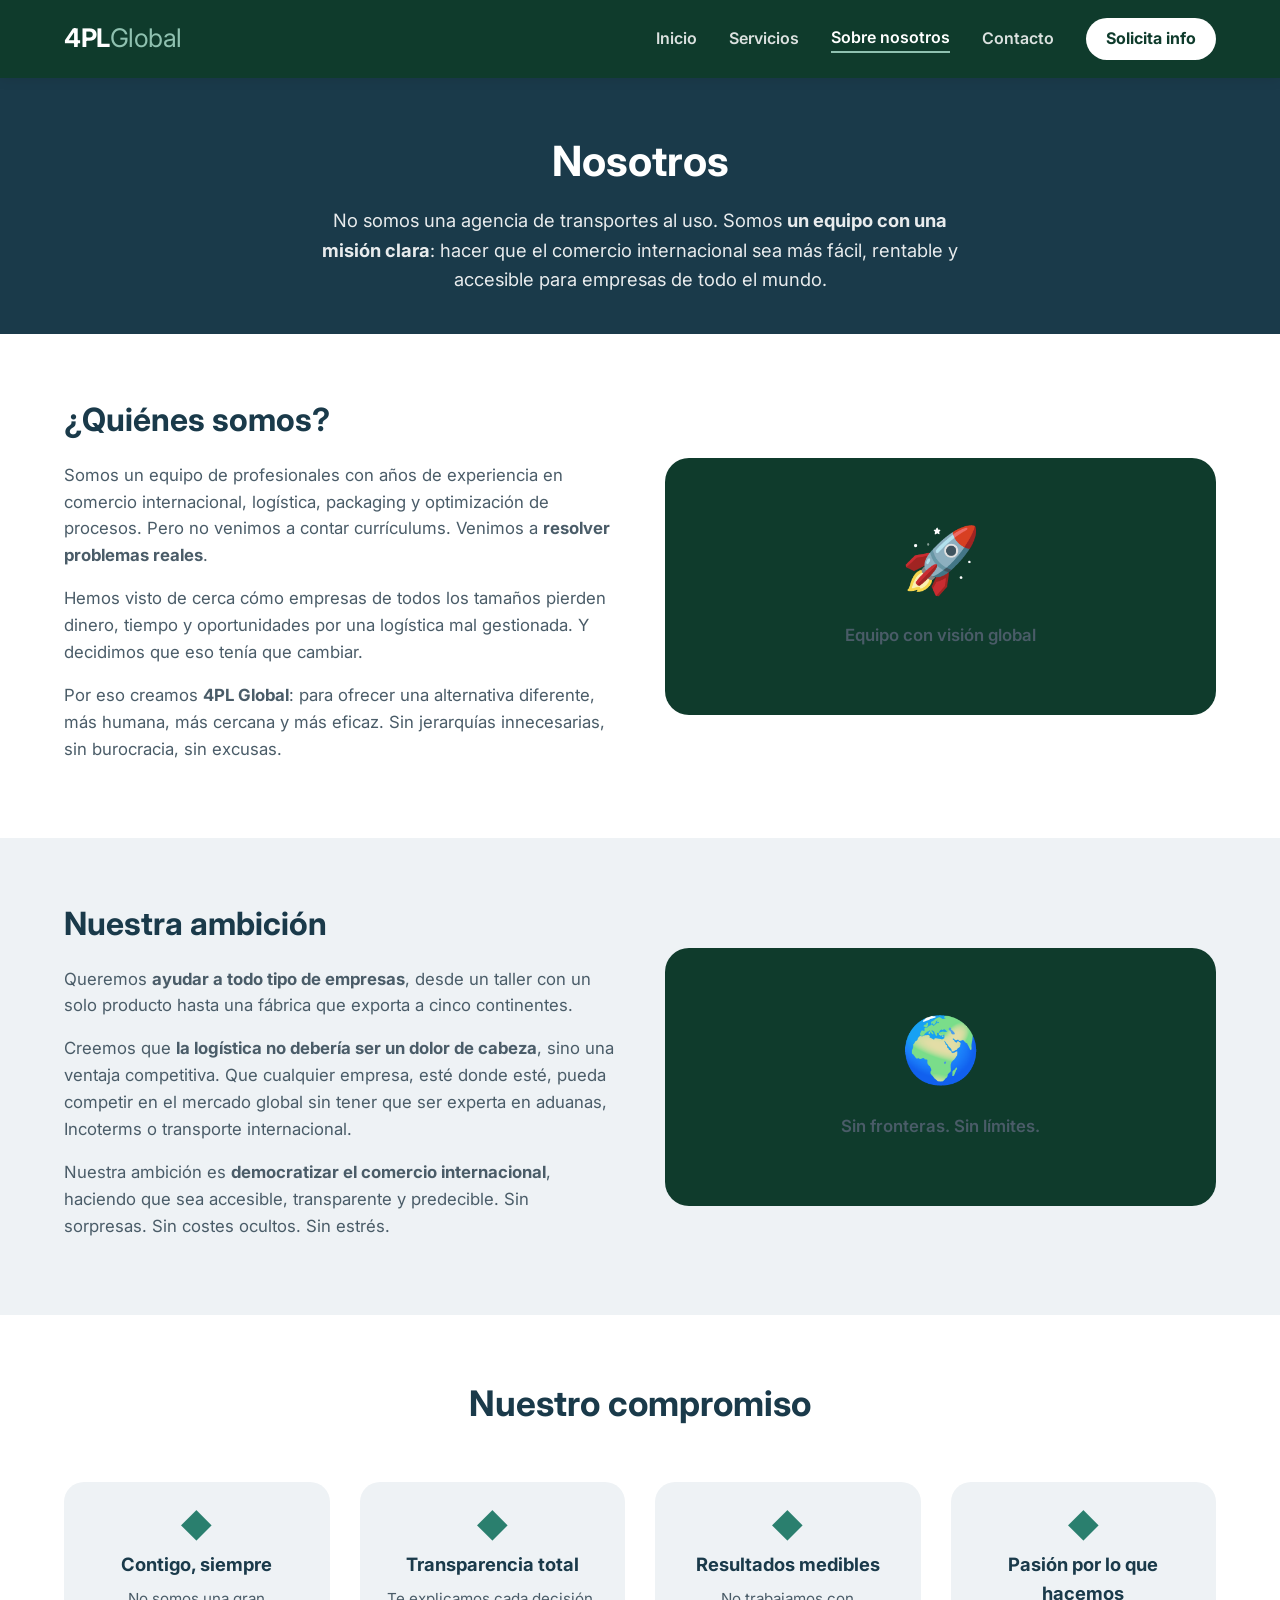
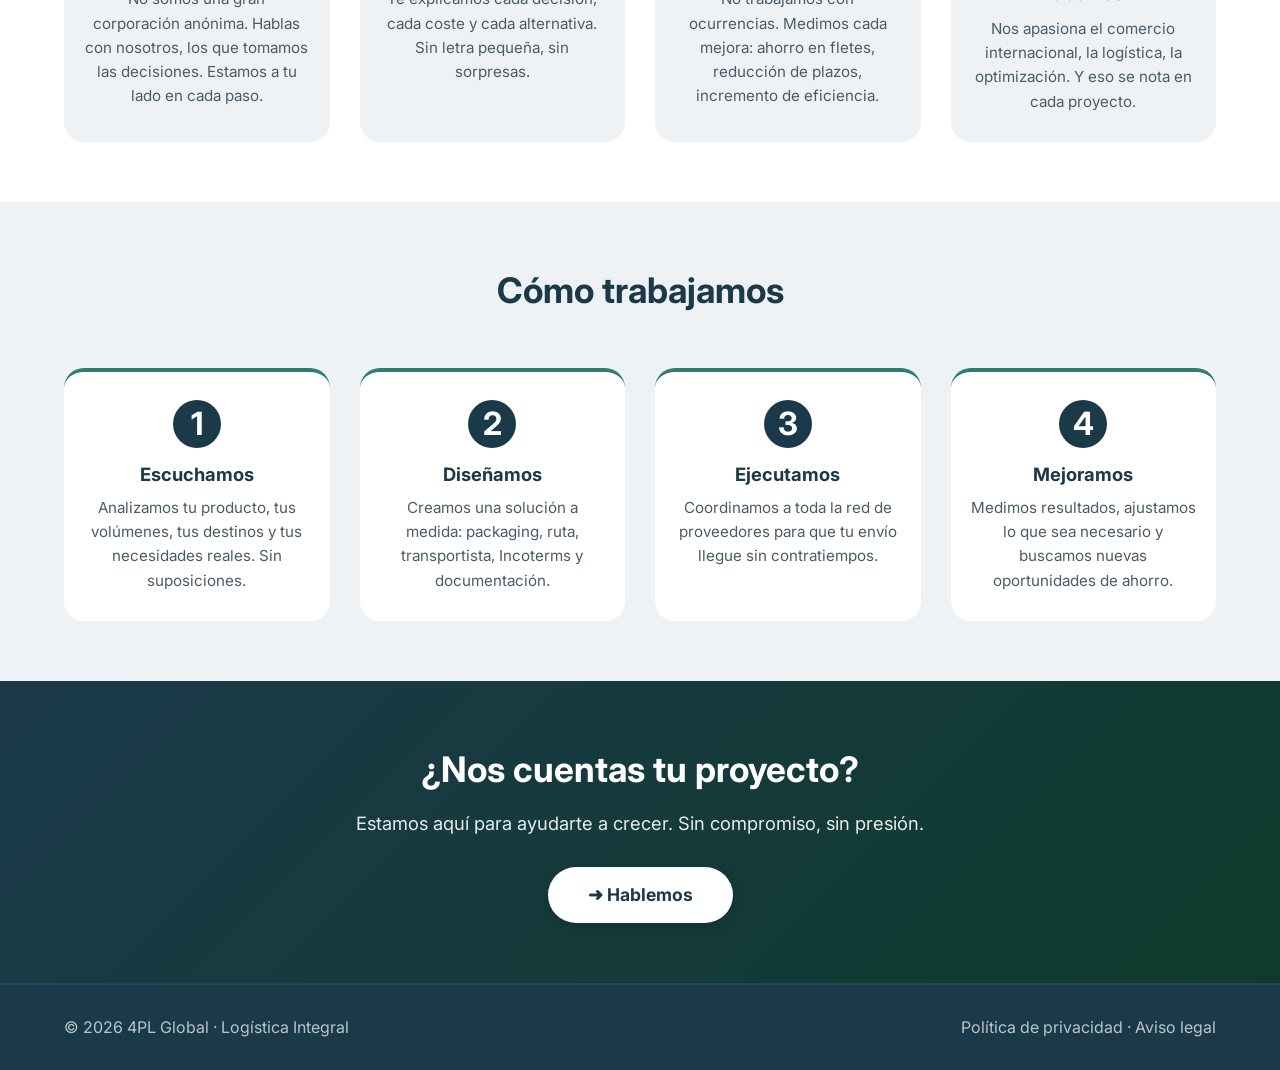
==== about.html @ 41fb5624 "Primer upload" ====
<!DOCTYPE html>
<html lang="es">
<head>
    <meta charset="UTF-8" />
    <meta name="viewport" content="width=device-width, initial-scale=1.0" />
    <title>Sobre 4PL Global - Nuestra historia y propósito</title>
    <meta name="description" content="Conoce a 4PL Global. Somos un equipo con una visión clara: hacer que el comercio internacional sea más fácil, rentable y accesible para empresas de todo el mundo." />
    <link href="https://fonts.googleapis.com/css2?family=Inter:opsz,wght@14..32,400;14..32,600;14..32,700&display=swap" rel="stylesheet" />
    <link rel="stylesheet" href="css/style.css" />
</head>
<body>

    <header>
        <div class="container">
            <div class="logo">4PL<span>Global</span></div>
            <nav>
                <a href="index.html">Inicio</a>
                <a href="servicios.html">Servicios</a>
                <a href="about.html" class="active">Sobre nosotros</a>
                <a href="contact.html">Contacto</a>
                <a href="contact.html" class="btn-cta-header">Solicita info</a>
            </nav>
            <button class="menu-toggle" aria-label="Abrir menú">
                <span></span><span></span><span></span>
            </button>
        </div>
    </header>

    <!-- ===== INTRO ===== -->
    <section class="page-header">
        <div class="container">
            <h1>Nosotros</h1>
            <p>No somos una agencia de transportes al uso. Somos <strong>un equipo con una misión clara</strong>: hacer que el comercio internacional sea más fácil, rentable y accesible para empresas de todo el mundo.</p>
        </div>
    </section>

    <!-- ===== QUIÉNES SOMOS ===== -->
    <section class="quienes-somos">
        <div class="container">
            <div class="grid-quienes">
                <div>
                    <h2>¿Quiénes somos?</h2>
                    <p>Somos un equipo de profesionales con años de experiencia en comercio internacional, logística, packaging y optimización de procesos. Pero no venimos a contar currículums. Venimos a <strong>resolver problemas reales</strong>.</p>
                    <p>Hemos visto de cerca cómo empresas de todos los tamaños pierden dinero, tiempo y oportunidades por una logística mal gestionada. Y decidimos que eso tenía que cambiar.</p>
                    <p>Por eso creamos <strong>4PL Global</strong>: para ofrecer una alternativa diferente, más humana, más cercana y más eficaz. Sin jerarquías innecesarias, sin burocracia, sin excusas.</p>
                </div>
                <div class="img-placeholder">
                    <span>🚀</span>
                    <p>Equipo con visión global</p>
                </div>
            </div>
        </div>
    </section>

    <!-- ===== NUESTRA AMBICIÓN ===== -->
    <section class="nuestra-ambicion">
        <div class="container">
            <div class="grid-ambicion reverse">
                <div class="img-placeholder">
                    <span>🌍</span>
                    <p>Sin fronteras. Sin límites.</p>
                </div>
                <div>
                    <h2>Nuestra ambición</h2>
                    <p>Queremos <strong>ayudar a todo tipo de empresas</strong>, desde un taller con un solo producto hasta una fábrica que exporta a cinco continentes.</p>
                    <p>Creemos que <strong>la logística no debería ser un dolor de cabeza</strong>, sino una ventaja competitiva. Que cualquier empresa, esté donde esté, pueda competir en el mercado global sin tener que ser experta en aduanas, Incoterms o transporte internacional.</p>
                    <p>Nuestra ambición es <strong>democratizar el comercio internacional</strong>, haciendo que sea accesible, transparente y predecible. Sin sorpresas. Sin costes ocultos. Sin estrés.</p>
                </div>
            </div>
        </div>
    </section>

    <!-- ===== NUESTRO COMPROMISO ===== -->
    <section class="compromiso">
        <div class="container">
            <h2>Nuestro compromiso</h2>
            <div class="grid-compromiso">
                <div class="card-compromiso">
                    <span class="simbolo-beneficio">◆</span>
                    <h3>Contigo, siempre</h3>
                    <p>No somos una gran corporación anónima. Hablas con nosotros, los que tomamos las decisiones. Estamos a tu lado en cada paso.</p>
                </div>
                <div class="card-compromiso">
                    <span class="simbolo-beneficio">◆</span>
                    <h3>Transparencia total</h3>
                    <p>Te explicamos cada decisión, cada coste y cada alternativa. Sin letra pequeña, sin sorpresas.</p>
                </div>
                <div class="card-compromiso">
                    <span class="simbolo-beneficio">◆</span>
                    <h3>Resultados medibles</h3>
                    <p>No trabajamos con ocurrencias. Medimos cada mejora: ahorro en fletes, reducción de plazos, incremento de eficiencia.</p>
                </div>
                <div class="card-compromiso">
                    <span class="simbolo-beneficio">◆</span>
                    <h3>Pasión por lo que hacemos</h3>
                    <p>Nos apasiona el comercio internacional, la logística, la optimización. Y eso se nota en cada proyecto.</p>
                </div>
            </div>
        </div>
    </section>

    <!-- ===== CÓMO TRABAJAMOS ===== -->
    <section class="como-trabajamos">
        <div class="container">
            <h2>Cómo trabajamos</h2>
            <div class="grid-trabajo">
                <div class="card-trabajo">
                    <span class="numero-paso">1</span>
                    <h3>Escuchamos</h3>
                    <p>Analizamos tu producto, tus volúmenes, tus destinos y tus necesidades reales. Sin suposiciones.</p>
                </div>
                <div class="card-trabajo">
                    <span class="numero-paso">2</span>
                    <h3>Diseñamos</h3>
                    <p>Creamos una solución a medida: packaging, ruta, transportista, Incoterms y documentación.</p>
                </div>
                <div class="card-trabajo">
                    <span class="numero-paso">3</span>
                    <h3>Ejecutamos</h3>
                    <p>Coordinamos a toda la red de proveedores para que tu envío llegue sin contratiempos.</p>
                </div>
                <div class="card-trabajo">
                    <span class="numero-paso">4</span>
                    <h3>Mejoramos</h3>
                    <p>Medimos resultados, ajustamos lo que sea necesario y buscamos nuevas oportunidades de ahorro.</p>
                </div>
            </div>
        </div>
    </section>

    <!-- ===== CTA FINAL ===== -->
    <section class="cta-final">
        <div class="container">
            <h2>¿Nos cuentas tu proyecto?</h2>
            <p>Estamos aquí para ayudarte a crecer. Sin compromiso, sin presión.</p>
            <a href="contact.html" class="btn-hero">➜ Hablemos</a>
        </div>
    </section>

    <footer>
        <div class="container">
            <span>© 2026 4PL Global · Logística Integral</span>
            <span>
                <a href="#">Política de privacidad</a> · 
                <a href="#">Aviso legal</a>
            </span>
        </div>
    </footer>

    <script src="js/main.js"></script>
</body>
</html>
---- css/style.css ----
/* ===== RESET Y BASE ===== */
* {
    margin: 0;
    padding: 0;
    box-sizing: border-box;
}
body {
    font-family: 'Inter', sans-serif;
    background: #f8fafc;
    color: #0b2b3b;
    line-height: 1.6;
}
.container {
    max-width: 1200px;
    margin: 0 auto;
    padding: 0 24px;
}

/* ===== PALETA DE COLORES ===== */
:root {
    --verde-oscuro: #0f3b2c;
    --azul-profundo: #1a3a4a;
    --blanco: #ffffff;
    --gris-claro: #eef2f5;
    --acento: #2a7f6e;
    --texto-claro: #4a5c68;
}

/* ===== HEADER ===== */
header {
    background: var(--verde-oscuro);
    padding: 18px 0;
    position: sticky;
    top: 0;
    z-index: 100;
    box-shadow: 0 2px 12px rgba(0,0,0,0.08);
}
header .container {
    display: flex;
    justify-content: space-between;
    align-items: center;
    flex-wrap: wrap;
}
.logo {
    color: var(--blanco);
    font-size: 1.6rem;
    font-weight: 700;
    letter-spacing: -0.5px;
}
.logo span {
    color: #8fc1b0;
    font-weight: 400;
}
nav {
    display: flex;
    gap: 32px;
    align-items: center;
}
nav a {
    color: rgba(255,255,255,0.85);
    text-decoration: none;
    font-weight: 600;
    font-size: 1rem;
    transition: color 0.2s;
}
nav a:hover,
nav a.active {
    color: var(--blanco);
}
nav a.active {
    border-bottom: 2px solid #8fc1b0;
}
.btn-cta-header {
    background: var(--blanco);
    color: var(--verde-oscuro) !important;
    padding: 8px 20px;
    border-radius: 30px;
    font-weight: 700;
    transition: background 0.2s;
}
.btn-cta-header:hover {
    background: #dce8e3;
}
.btn-cta-header.active {
    border-bottom: none !important;
}

/* Menú hamburguesa */
.menu-toggle {
    display: none;
    flex-direction: column;
    gap: 5px;
    background: none;
    border: none;
    cursor: pointer;
    padding: 4px;
}
.menu-toggle span {
    display: block;
    width: 28px;
    height: 3px;
    background: var(--blanco);
    border-radius: 3px;
    transition: 0.3s;
}

/* ===== HERO (Home) ===== */
.hero {
    background: linear-gradient(135deg, var(--azul-profundo) 0%, var(--verde-oscuro) 100%);
    color: var(--blanco);
    padding: 80px 0 70px;
    text-align: center;
}
.hero h1 {
    font-size: 3.2rem;
    font-weight: 700;
    line-height: 1.2;
    max-width: 800px;
    margin: 0 auto 20px;
}
.hero h1 span {
    color: #8fc1b0;
}
.hero p {
    font-size: 1.25rem;
    opacity: 0.9;
    max-width: 600px;
    margin: 0 auto 32px;
}
.btn-hero {
    background: var(--blanco);
    color: var(--azul-profundo);
    padding: 14px 40px;
    border-radius: 50px;
    font-weight: 700;
    font-size: 1.1rem;
    text-decoration: none;
    display: inline-block;
    transition: transform 0.2s, box-shadow 0.2s;
    box-shadow: 0 4px 14px rgba(0,0,0,0.15);
}
.btn-hero:hover {
    transform: translateY(-3px);
    box-shadow: 0 8px 24px rgba(0,0,0,0.25);
}

/* ===== HOME - RESUMEN ===== */
.home-resumen {
    padding: 70px 0;
    background: var(--blanco);
}
.home-resumen h2 {
    text-align: center;
    font-size: 2.2rem;
    color: var(--azul-profundo);
    margin-bottom: 50px;
}
.grid-resumen {
    display: grid;
    grid-template-columns: repeat(auto-fit, minmax(240px, 1fr));
    gap: 30px;
}
.card-resumen {
    text-align: center;
    padding: 30px 20px;
    background: var(--gris-claro);
    border-radius: 20px;
    transition: transform 0.25s;
}
.card-resumen:hover {
    transform: translateY(-6px);
}
.card-resumen span {
    font-size: 2.8rem;
    display: block;
    margin-bottom: 12px;
}
.card-resumen h3 {
    color: var(--azul-profundo);
    margin-bottom: 8px;
}
.card-resumen p {
    color: var(--texto-claro);
}

/* ===== PAGE HEADER (Todas las páginas internas) ===== */
.page-header {
    background: var(--azul-profundo);
    color: var(--blanco);
    padding: 50px 0 40px;
    text-align: center;
}
.page-header h1 {
    font-size: 2.6rem;
    margin-bottom: 12px;
}
.page-header p {
    font-size: 1.15rem;
    opacity: 0.9;
    max-width: 650px;
    margin: 0 auto;
}

/* ===== SERVICIOS ===== */
.que-es-4pl {
    padding: 60px 0;
    background: var(--blanco);
}
.grid-4pl {
    display: grid;
    grid-template-columns: 1fr 1fr;
    gap: 50px;
    align-items: center;
}
.grid-4pl h2 {
    font-size: 2rem;
    color: var(--azul-profundo);
    margin-bottom: 16px;
}
.lista-beneficios {
    list-style: none;
    margin-top: 16px;
}
.lista-beneficios li {
    padding: 6px 0;
    color: var(--texto-claro);
}
.img-placeholder {
    background: var(--verde-oscuro);
    color: var(--blanco);
    padding: 50px 30px;
    border-radius: 24px;
    text-align: center;
    min-height: 200px;
    display: flex;
    flex-direction: column;
    align-items: center;
    justify-content: center;
}
.img-placeholder span {
    font-size: 4rem;
}
.img-placeholder p {
    margin-top: 12px;
    font-weight: 600;
}

.servicios-detalle {
    padding: 60px 0;
    background: var(--gris-claro);
}
.servicios-detalle h2 {
    text-align: center;
    font-size: 2.2rem;
    color: var(--azul-profundo);
    margin-bottom: 50px;
}
.grid-servicios-detalle {
    display: grid;
    grid-template-columns: repeat(auto-fit, minmax(240px, 1fr));
    gap: 30px;
}
.card-servicio-detalle {
    background: var(--blanco);
    padding: 30px 24px;
    border-radius: 20px;
    border-left: 6px solid var(--acento);
    transition: transform 0.25s;
}
.card-servicio-detalle:hover {
    transform: translateY(-4px);
}
.card-servicio-detalle span {
    font-size: 2.4rem;
    display: block;
    margin-bottom: 8px;
}
.card-servicio-detalle h3 {
    color: var(--azul-profundo);
    margin-bottom: 8px;
}
.card-servicio-detalle p {
    color: var(--texto-claro);
}

.por-que-ayuda {
    padding: 60px 0;
    background: var(--blanco);
}
.por-que-ayuda h2 {
    text-align: center;
    font-size: 2.2rem;
    color: var(--azul-profundo);
    margin-bottom: 50px;
}
.grid-ayuda {
    display: grid;
    grid-template-columns: repeat(auto-fit, minmax(220px, 1fr));
    gap: 30px;
}
.card-ayuda {
    text-align: center;
    padding: 24px 18px;
    background: var(--gris-claro);
    border-radius: 16px;
}
.card-ayuda span {
    font-size: 2.4rem;
    display: block;
    margin-bottom: 8px;
}
.card-ayuda h3 {
    color: var(--azul-profundo);
    margin-bottom: 6px;
}
.card-ayuda p {
    color: var(--texto-claro);
    font-size: 0.95rem;
}

.sub-servicios {
    text-align: center;
    color: var(--texto-claro);
    max-width: 600px;
    margin: -10px auto 50px;
    font-size: 1.1rem;
}

.card-servicio-detalle {
    background: var(--blanco);
    padding: 36px 28px 32px;
    border-radius: 20px;
    border: 1px solid rgba(15, 59, 44, 0.06);
    box-shadow: 0 2px 8px rgba(0,0,0,0.04);
    transition: transform 0.25s, box-shadow 0.25s;
    display: flex;
    flex-direction: column;
}

.card-servicio-detalle:hover {
    transform: translateY(-6px);
    box-shadow: 0 12px 32px rgba(15, 59, 44, 0.10);
}

.card-servicio-detalle .icon-servicio {
    margin-bottom: 16px;
    display: flex;
    justify-content: flex-start;
}

.card-servicio-detalle h3 {
    font-size: 1.3rem;
    color: var(--azul-profundo);
    margin-bottom: 10px;
}

.card-servicio-detalle p {
    color: var(--texto-claro);
    font-size: 0.98rem;
    margin-bottom: 16px;
    flex: 1;
}

.lista-servicio {
    list-style: none;
    padding: 0;
    margin: 0;
}

.lista-servicio li {
    padding: 4px 0;
    color: var(--texto-claro);
    font-size: 0.92rem;
    display: flex;
    align-items: center;
    gap: 8px;
}

.lista-servicio li::before {
    content: "▸";
    color: var(--acento);
    font-weight: 700;
}

.simbolo-beneficio {
    font-size: 2rem;
    color: var(--acento);
    display: block;
    margin-bottom: 6px;
    line-height: 1;
}

.cta-final {
    padding: 60px 0;
    background: linear-gradient(135deg, var(--azul-profundo) 0%, var(--verde-oscuro) 100%);
    color: var(--blanco);
    text-align: center;
}

.cta-final h2 {
    font-size: 2.2rem;
    margin-bottom: 12px;
}

.cta-final p {
    font-size: 1.15rem;
    opacity: 0.9;
    margin-bottom: 28px;
}

.cta-final .btn-hero {
    background: var(--blanco);
    color: var(--azul-profundo);
}

.cta-final .btn-hero:hover {
    background: #dce8e3;
}

/* ===== ABOUT ===== */
.about-detalle {
    padding: 60px 0;
    background: var(--blanco);
}
.grid-about {
    display: grid;
    grid-template-columns: 1fr 1fr;
    gap: 50px;
    align-items: center;
    margin-bottom: 50px;
}
.grid-about.reverse {
    direction: rtl;
}
.grid-about.reverse > * {
    direction: ltr;
}
.grid-about h2 {
    font-size: 1.8rem;
    color: var(--azul-profundo);
    margin-bottom: 16px;
}
.grid-about p {
    color: var(--texto-claro);
    margin-bottom: 12px;
}

.confianza {
    padding: 60px 0;
    background: var(--gris-claro);
}
.confianza h2 {
    text-align: center;
    font-size: 2.2rem;
    color: var(--azul-profundo);
    margin-bottom: 50px;
}
.grid-confianza {
    display: grid;
    grid-template-columns: repeat(auto-fit, minmax(220px, 1fr));
    gap: 30px;
}
.card-confianza {
    background: var(--blanco);
    padding: 28px 22px;
    border-radius: 20px;
    text-align: center;
    transition: transform 0.25s;
}
.card-confianza:hover {
    transform: translateY(-4px);
}
.card-confianza span {
    font-size: 2.4rem;
    display: block;
    margin-bottom: 8px;
}
.card-confianza h3 {
    color: var(--azul-profundo);
    margin-bottom: 6px;
}
.card-confianza p {
    color: var(--texto-claro);
    font-size: 0.95rem;
}

.quienes-somos {
    padding: 60px 0;
    background: var(--blanco);
}

.grid-quienes {
    display: grid;
    grid-template-columns: 1fr 1fr;
    gap: 50px;
    align-items: center;
}

.grid-quienes h2,
.nuestra-ambicion h2 {
    font-size: 2rem;
    color: var(--azul-profundo);
    margin-bottom: 16px;
}

.grid-quienes p,
.nuestra-ambicion p {
    color: var(--texto-claro);
    font-size: 1.05rem;
    margin-bottom: 16px;
}

.nuestra-ambicion {
    padding: 60px 0;
    background: var(--gris-claro);
}

.grid-ambicion {
    display: grid;
    grid-template-columns: 1fr 1fr;
    gap: 50px;
    align-items: center;
}

.grid-ambicion.reverse {
    direction: rtl;
}

.grid-ambicion.reverse > * {
    direction: ltr;
}

.compromiso {
    padding: 60px 0;
    background: var(--blanco);
}

.compromiso h2,
.como-trabajamos h2 {
    text-align: center;
    font-size: 2.2rem;
    color: var(--azul-profundo);
    margin-bottom: 50px;
}

.grid-compromiso {
    display: grid;
    grid-template-columns: repeat(auto-fit, minmax(220px, 1fr));
    gap: 30px;
}

.card-compromiso {
    text-align: center;
    padding: 28px 20px;
    background: var(--gris-claro);
    border-radius: 20px;
    transition: transform 0.25s;
}

.card-compromiso:hover {
    transform: translateY(-4px);
}

.card-compromiso .simbolo-beneficio {
    font-size: 2rem;
    color: var(--acento);
    display: block;
    margin-bottom: 8px;
}

.card-compromiso h3 {
    color: var(--azul-profundo);
    font-size: 1.15rem;
    margin-bottom: 8px;
}

.card-compromiso p {
    color: var(--texto-claro);
    font-size: 0.95rem;
}

.como-trabajamos {
    padding: 60px 0;
    background: var(--gris-claro);
}

.grid-trabajo {
    display: grid;
    grid-template-columns: repeat(auto-fit, minmax(200px, 1fr));
    gap: 30px;
}

.card-trabajo {
    text-align: center;
    padding: 28px 20px;
    background: var(--blanco);
    border-radius: 20px;
    border-top: 4px solid var(--acento);
    transition: transform 0.25s;
}

.card-trabajo:hover {
    transform: translateY(-4px);
}

.numero-paso {
    display: inline-block;
    font-size: 2rem;
    font-weight: 700;
    color: var(--blanco);
    background: var(--azul-profundo);
    width: 48px;
    height: 48px;
    line-height: 48px;
    border-radius: 50%;
    margin-bottom: 12px;
}

.card-trabajo h3 {
    color: var(--azul-profundo);
    font-size: 1.15rem;
    margin-bottom: 6px;
}

.card-trabajo p {
    color: var(--texto-claro);
    font-size: 0.95rem;
}

@media (max-width: 768px) {
    .grid-quienes,
    .grid-ambicion {
        grid-template-columns: 1fr;
    }
    .grid-ambicion.reverse {
        direction: ltr;
    }
    .grid-compromiso,
    .grid-trabajo {
        grid-template-columns: 1fr 1fr;
    }
}

@media (max-width: 480px) {
    .grid-compromiso,
    .grid-trabajo {
        grid-template-columns: 1fr;
    }
}

/* ===== CONTACT ===== */
.contact-detalle {
    padding: 60px 0;
    background: var(--blanco);
}
.grid-contact {
    display: grid;
    grid-template-columns: 1fr 1fr;
    gap: 50px;
}
.grid-contact h2 {
    font-size: 1.8rem;
    color: var(--azul-profundo);
    margin-bottom: 20px;
}
.contact-detalle form {
    display: flex;
    flex-direction: column;
    gap: 16px;
}
.contact-detalle input,
.contact-detalle select,
.contact-detalle textarea {
    padding: 14px 18px;
    border: 1px solid #d0d9e0;
    border-radius: 12px;
    font-size: 1rem;
    font-family: 'Inter', sans-serif;
    background: #fafcfc;
    transition: border 0.2s;
}
.contact-detalle input:focus,
.contact-detalle select:focus,
.contact-detalle textarea:focus {
    outline: none;
    border-color: var(--acento);
    box-shadow: 0 0 0 3px rgba(42, 127, 110, 0.15);
}
.contact-detalle textarea {
    resize: vertical;
    min-height: 120px;
}
.btn-enviar {
    background: var(--verde-oscuro);
    color: var(--blanco);
    padding: 16px;
    border: none;
    border-radius: 50px;
    font-weight: 700;
    font-size: 1.05rem;
    cursor: pointer;
    transition: background 0.2s;
}
.btn-enviar:hover {
    background: #1a5a44;
}
.form-feedback {
    margin-top: 8px;
    font-size: 0.95rem;
    font-weight: 600;
    display: none;
}
.form-feedback.error {
    color: #c0392b;
    display: block;
}
.form-feedback.exito {
    color: var(--verde-oscuro);
    display: block;
}

.info-contacto {
    margin-bottom: 30px;
}
.info-contacto p {
    padding: 6px 0;
    color: var(--texto-claro);
}
.ahorro-estimado {
    background: var(--gris-claro);
    padding: 28px 24px;
    border-radius: 20px;
    border-left: 6px solid var(--acento);
}
.ahorro-estimado h3 {
    color: var(--azul-profundo);
    font-size: 1.3rem;
    margin-bottom: 12px;
}
.ahorro-estimado p {
    color: var(--texto-claro);
    margin-bottom: 12px;
}
.ahorro-estimado ul {
    list-style: none;
}
.ahorro-estimado ul li {
    padding: 4px 0;
    color: var(--texto-claro);
}

/* ===== FOOTER ===== */
footer {
    background: var(--azul-profundo);
    color: rgba(255,255,255,0.7);
    padding: 30px 0;
    text-align: center;
    border-top: 2px solid rgba(255,255,255,0.06);
}
footer .container {
    display: flex;
    justify-content: space-between;
    align-items: center;
    flex-wrap: wrap;
    gap: 12px;
}
footer a {
    color: rgba(255,255,255,0.7);
    text-decoration: none;
}
footer a:hover {
    color: var(--blanco);
}

/* ===== RESPONSIVE ===== */
@media (max-width: 768px) {
    .hero h1 {
        font-size: 2.2rem;
    }
    .page-header h1 {
        font-size: 2rem;
    }
    .grid-4pl,
    .grid-about,
    .grid-contact {
        grid-template-columns: 1fr;
    }
    .grid-about.reverse {
        direction: ltr;
    }
    nav {
        display: none;
        flex-direction: column;
        gap: 16px;
        width: 100%;
        padding: 20px 0 10px;
        align-items: center;
    }
    nav.open {
        display: flex;
    }
    .menu-toggle {
        display: flex;
    }
    header .container {
        flex-wrap: wrap;
    }
    .logo {
        font-size: 1.4rem;
    }
    .btn-cta-header {
        display: none;
    }
    nav .btn-cta-header {
        display: inline-block;
    }
    .grid-resumen,
    .grid-servicios-detalle,
    .grid-ayuda,
    .grid-confianza {
        grid-template-columns: 1fr;
    }
}
@media (max-width: 480px) {
    .btn-hero {
        padding: 12px 28px;
        font-size: 1rem;
    }
    .hero h1 {
        font-size: 1.8rem;
    }
}

/* ===== CONTENEDOR DE ICONOS ===== */
.icon-wrapper {
    text-align: center;
    padding: 30px 20px;
    background: var(--blanco);
    border-radius: 20px;
    transition: transform 0.3s ease, box-shadow 0.3s ease;
}

.icon-wrapper:hover {
    transform: translateY(-8px);
    box-shadow: 0 12px 32px rgba(15, 59, 44, 0.12);
}

.icon-wrapper h3 {
    color: var(--azul-profundo);
    font-size: 1.3rem;
    margin: 18px 0 10px;
}

.icon-wrapper p {
    color: var(--texto-claro);
    font-size: 0.98rem;
}

/* ===== ICONO 1: CAJA ===== */
.icon-caja {
    position: relative;
    width: 64px;
    height: 64px;
    margin: 0 auto;
}

.caja-tapa {
    position: absolute;
    top: 4px;
    left: 4px;
    width: 56px;
    height: 12px;
    background: var(--verde-oscuro);
    border-radius: 4px 4px 0 0;
    transition: transform 0.3s ease;
}

.icon-wrapper:hover .caja-tapa {
    transform: translateY(-4px) rotate(-2deg);
}

.caja-cuerpo {
    position: absolute;
    bottom: 0;
    left: 8px;
    width: 48px;
    height: 40px;
    background: var(--azul-profundo);
    border-radius: 0 0 6px 6px;
}

.caja-cuerpo::after {
    content: '';
    position: absolute;
    top: 12px;
    left: 50%;
    transform: translateX(-50%);
    width: 24px;
    height: 2px;
    background: rgba(255,255,255,0.3);
    border-radius: 2px;
    box-shadow: 0 6px 0 rgba(255,255,255,0.3), 0 12px 0 rgba(255,255,255,0.3);
}

.caja-sombra {
    position: absolute;
    bottom: -8px;
    left: 12px;
    width: 40px;
    height: 8px;
    background: rgba(15, 59, 44, 0.08);
    border-radius: 50%;
    filter: blur(4px);
    transition: all 0.3s ease;
}

.icon-wrapper:hover .caja-sombra {
    width: 56px;
    left: 4px;
    opacity: 0.6;
}

/* ===== ICONO 2: BARCO (SIMPLE Y CLARO) ===== */
.icon-barco {
    width: 64px;
    height: 64px;
    margin: 0 auto;
    transition: transform 0.3s ease;
}

.icon-barco svg {
    width: 100%;
    height: 100%;
    display: block;
}

/* Hover: el barco se balancea suavemente */
.icon-wrapper:hover .icon-barco {
    transform: rotate(-2deg) translateY(-2px);
}

/* Los colores se oscurecen ligeramente en hover para dar profundidad */
.icon-wrapper:hover .barco-casco {
    fill: #0a2e22;
    stroke: #0a2e22;
}

.icon-wrapper:hover .barco-cubierta {
    fill: #0f2a38;
}

/* ===== ICONO 3: GRÁFICA ===== */
.icon-grafica {
    position: relative;
    width: 64px;
    height: 64px;
    margin: 0 auto;
}

.grafica-barra {
    position: absolute;
    bottom: 8px;
    width: 12px;
    background: var(--azul-profundo);
    border-radius: 3px 3px 0 0;
    transition: height 0.4s ease, background 0.3s ease;
}

.barra-1 {
    left: 4px;
    height: 24px;
    animation: barra-crece 2s ease-in-out infinite;
}

.barra-2 {
    left: 22px;
    height: 40px;
    animation: barra-crece 2s ease-in-out infinite 0.3s;
}

.barra-3 {
    left: 40px;
    height: 16px;
    animation: barra-crece 2s ease-in-out infinite 0.6s;
}

.icon-wrapper:hover .grafica-barra {
    background: var(--verde-oscuro);
}

@keyframes barra-crece {
    0%, 100% { transform: scaleY(1); }
    50% { transform: scaleY(1.15); }
}

.grafica-linea {
    position: absolute;
    bottom: 8px;
    left: 0;
    width: 56px;
    height: 2px;
    background: var(--gris-claro);
}

.grafica-linea::after {
    content: '';
    position: absolute;
    bottom: -4px;
    right: 0;
    width: 8px;
    height: 8px;
    background: var(--acento);
    border-radius: 50%;
    animation: punto-brilla 2s ease-in-out infinite;
}

@keyframes punto-brilla {
    0%, 100% { opacity: 0.4; transform: scale(1); }
    50% { opacity: 1; transform: scale(1.3); }
}
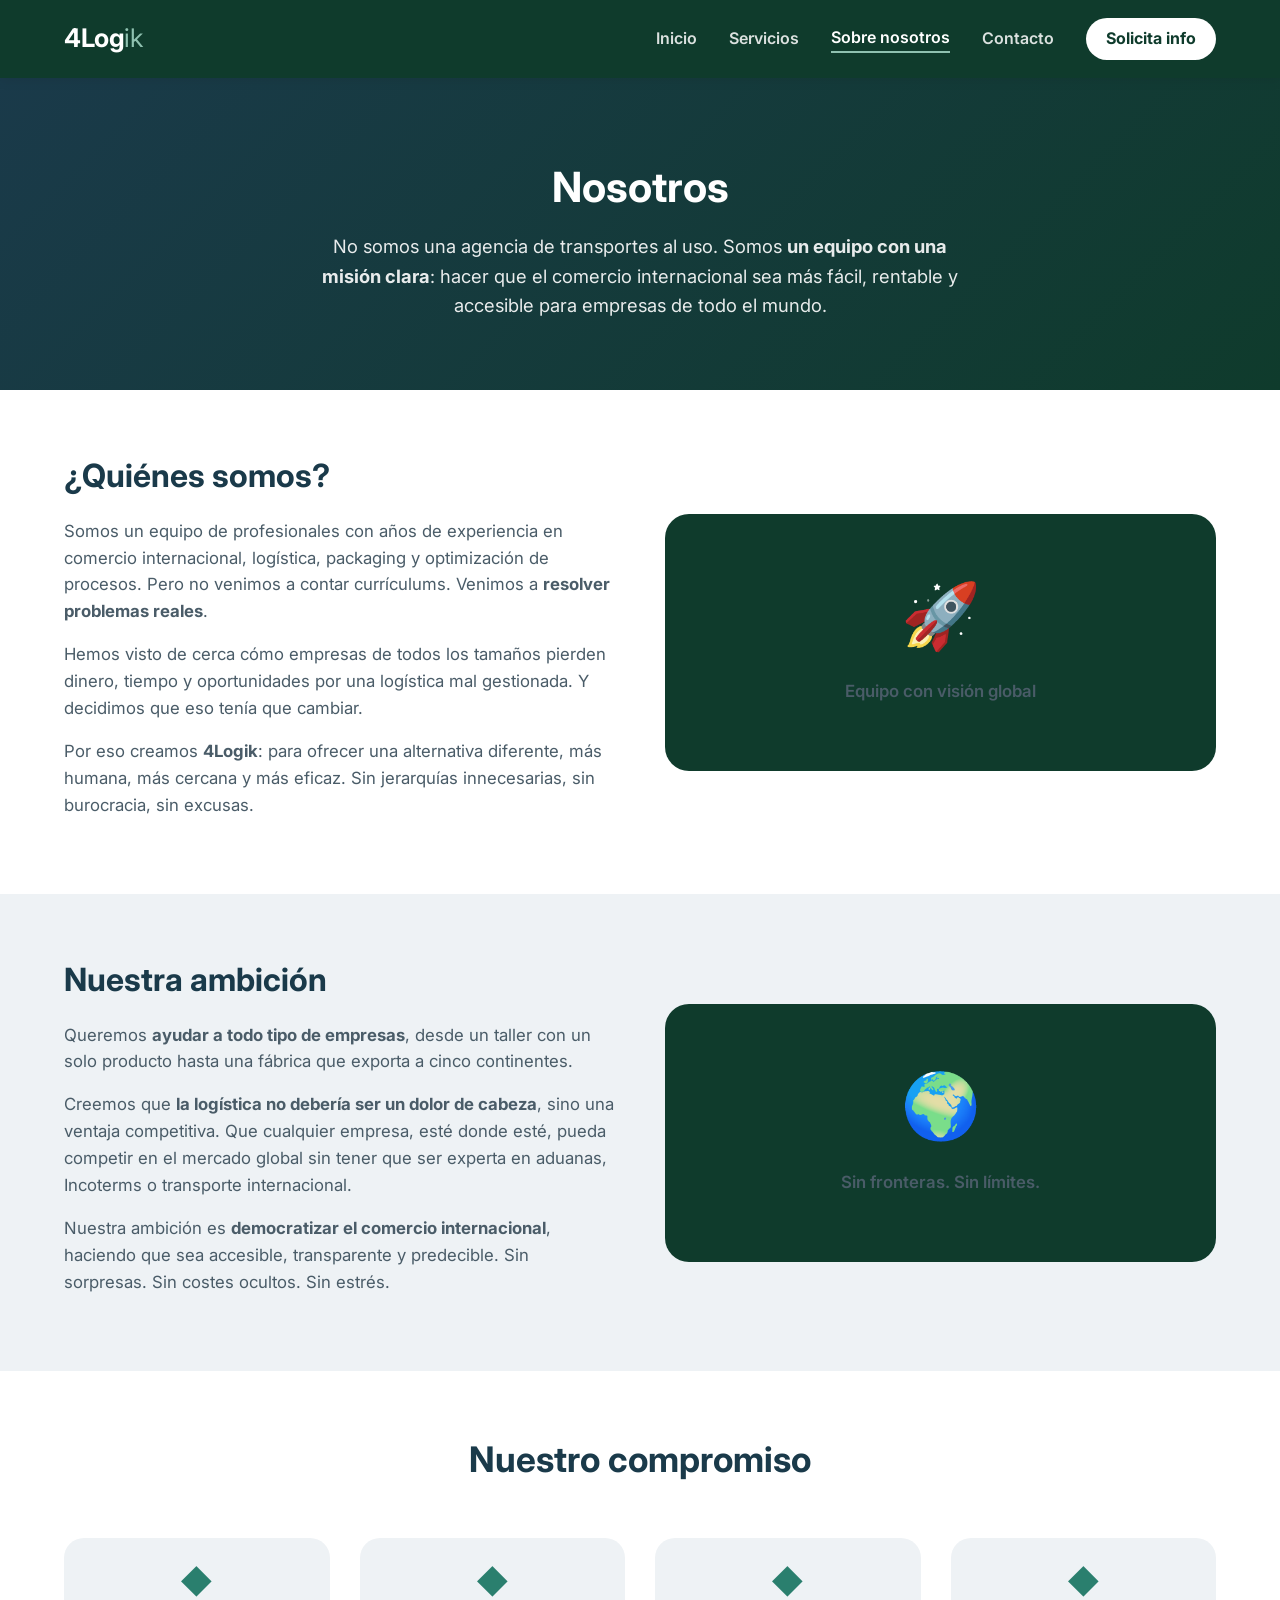
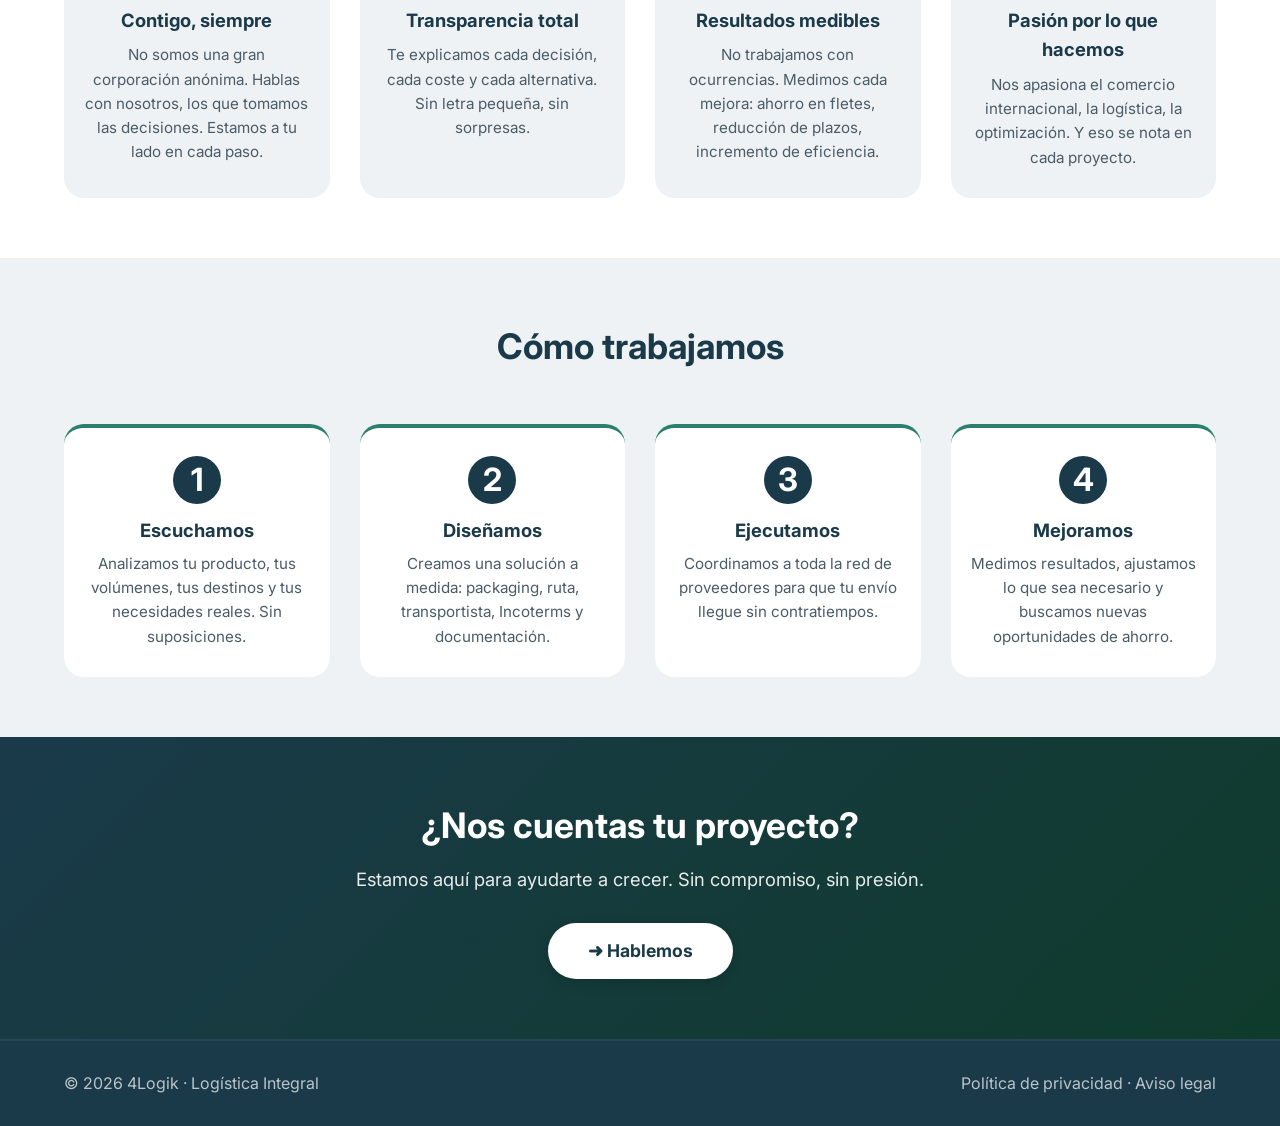
==== commit 8f5534e6: "Rehacer pagina de Servicios y renombrar marca a 4Logik La pagina de Servicios ahora refleja el posic" ====
--- a/about.html
+++ b/about.html
@@ -3,8 +3,8 @@
 <head>
     <meta charset="UTF-8" />
     <meta name="viewport" content="width=device-width, initial-scale=1.0" />
-    <title>Sobre 4PL Global - Nuestra historia y propósito</title>
-    <meta name="description" content="Conoce a 4PL Global. Somos un equipo con una visión clara: hacer que el comercio internacional sea más fácil, rentable y accesible para empresas de todo el mundo." />
+    <title>Sobre 4Logik - Nuestra historia y propósito</title>
+    <meta name="description" content="Conoce a 4Logik. Somos un equipo con una visión clara: hacer que el comercio internacional sea más fácil, rentable y accesible para empresas de todo el mundo." />
     <link href="https://fonts.googleapis.com/css2?family=Inter:opsz,wght@14..32,400;14..32,600;14..32,700&display=swap" rel="stylesheet" />
     <link rel="stylesheet" href="css/style.css" />
 </head>
@@ -12,7 +12,7 @@
 
     <header>
         <div class="container">
-            <div class="logo">4PL<span>Global</span></div>
+            <div class="logo">4Log<span>ik</span></div>
             <nav>
                 <a href="index.html">Inicio</a>
                 <a href="servicios.html">Servicios</a>
@@ -42,7 +42,7 @@
                     <h2>¿Quiénes somos?</h2>
                     <p>Somos un equipo de profesionales con años de experiencia en comercio internacional, logística, packaging y optimización de procesos. Pero no venimos a contar currículums. Venimos a <strong>resolver problemas reales</strong>.</p>
                     <p>Hemos visto de cerca cómo empresas de todos los tamaños pierden dinero, tiempo y oportunidades por una logística mal gestionada. Y decidimos que eso tenía que cambiar.</p>
-                    <p>Por eso creamos <strong>4PL Global</strong>: para ofrecer una alternativa diferente, más humana, más cercana y más eficaz. Sin jerarquías innecesarias, sin burocracia, sin excusas.</p>
+                    <p>Por eso creamos <strong>4Logik</strong>: para ofrecer una alternativa diferente, más humana, más cercana y más eficaz. Sin jerarquías innecesarias, sin burocracia, sin excusas.</p>
                 </div>
                 <div class="img-placeholder">
                     <span>🚀</span>
@@ -139,7 +139,7 @@
 
     <footer>
         <div class="container">
-            <span>© 2026 4PL Global · Logística Integral</span>
+            <span>© 2026 4Logik · Logística Integral</span>
             <span>
                 <a href="#">Política de privacidad</a> · 
                 <a href="#">Aviso legal</a>
--- a/css/style.css
+++ b/css/style.css
@@ -24,6 +24,12 @@
     --gris-claro: #eef2f5;
     --acento: #2a7f6e;
     --texto-claro: #4a5c68;
+
+    /* Tintes de apoyo */
+    --verde-tinte: #eff4f1;
+    --azul-tinte: #edf1f4;
+    --acento-tinte: rgba(42, 127, 110, 0.10);
+    --borde-suave: rgba(15, 59, 44, 0.10);
 }
 
 /* ===== HEADER ===== */
@@ -185,9 +191,9 @@
 
 /* ===== PAGE HEADER (Todas las páginas internas) ===== */
 .page-header {
-    background: var(--azul-profundo);
+    background: linear-gradient(135deg, var(--azul-profundo) 0%, var(--verde-oscuro) 100%);
     color: var(--blanco);
-    padding: 50px 0 40px;
+    padding: 76px 0 70px;
     text-align: center;
 }
 .page-header h1 {
@@ -415,6 +421,280 @@
 
 .cta-final .btn-hero:hover {
     background: #dce8e3;
+}
+
+/* ===== SERVICIOS PRINCIPALES (4Logik) ===== */
+.servicio-seccion {
+    padding: 100px 0;
+}
+
+.servicio-seccion.servicio-1 {
+    background: var(--blanco);
+}
+
+.servicio-seccion.servicio-2 {
+    background: var(--verde-tinte);
+    border-top: 1px solid var(--borde-suave);
+}
+
+.servicio-layout {
+    display: grid;
+    grid-template-columns: minmax(300px, 400px) 1fr;
+    gap: 90px;
+    align-items: start;
+}
+
+.servicio-rail {
+    position: sticky;
+    top: 110px;
+}
+
+.servicio-numero {
+    display: block;
+    font-size: 3.4rem;
+    font-weight: 700;
+    line-height: 1;
+    letter-spacing: -2px;
+    color: var(--acento);
+    opacity: 0.22;
+    margin-bottom: 20px;
+}
+
+.servicio-icono-badge {
+    width: 56px;
+    height: 56px;
+    margin-bottom: 22px;
+    border-radius: 16px;
+    display: flex;
+    align-items: center;
+    justify-content: center;
+}
+
+.servicio-1 .servicio-icono-badge {
+    background: var(--verde-oscuro);
+    color: var(--blanco);
+}
+
+.servicio-2 .servicio-icono-badge {
+    background: var(--azul-profundo);
+    color: var(--blanco);
+}
+
+.servicio-icono-badge svg {
+    width: 27px;
+    height: 27px;
+}
+
+.servicio-rail h2 {
+    font-size: 2rem;
+    line-height: 1.2;
+    color: var(--azul-profundo);
+    margin-bottom: 18px;
+}
+
+.servicio-intro {
+    color: var(--texto-claro);
+    font-size: 1.05rem;
+    line-height: 1.65;
+    margin-bottom: 28px;
+}
+
+.servicio-cierre {
+    padding: 22px 24px;
+    border-radius: 14px;
+    background: var(--blanco);
+    border: 1px solid var(--borde-suave);
+    border-left: 3px solid var(--acento);
+    color: var(--verde-oscuro);
+    font-size: 0.94rem;
+    line-height: 1.6;
+}
+
+.servicio-2 .servicio-cierre {
+    border-left-color: var(--azul-profundo);
+    color: var(--azul-profundo);
+}
+
+.lista-servicio-grande {
+    list-style: none;
+    padding: 0;
+    margin: 0;
+}
+
+.lista-servicio-grande li {
+    display: flex;
+    align-items: flex-start;
+    gap: 22px;
+    padding: 28px 0;
+    border-bottom: 1px solid var(--borde-suave);
+}
+
+.lista-servicio-grande li:first-child {
+    padding-top: 0;
+}
+
+.lista-servicio-grande li:last-child {
+    border-bottom: none;
+    padding-bottom: 0;
+}
+
+.lista-servicio-grande .punto-icono {
+    width: 44px;
+    height: 44px;
+    flex-shrink: 0;
+    border-radius: 12px;
+    display: flex;
+    align-items: center;
+    justify-content: center;
+    background: var(--acento-tinte);
+    color: var(--acento);
+}
+
+.lista-servicio-grande .punto-icono svg {
+    width: 21px;
+    height: 21px;
+}
+
+.servicio-2 .lista-servicio-grande .punto-icono {
+    background: rgba(26, 58, 74, 0.08);
+    color: var(--azul-profundo);
+}
+
+.lista-servicio-grande li div {
+    color: var(--texto-claro);
+    font-size: 0.99rem;
+    line-height: 1.65;
+    padding-top: 8px;
+}
+
+.lista-servicio-grande li strong {
+    display: block;
+    color: var(--azul-profundo);
+    font-size: 1.05rem;
+    margin-bottom: 4px;
+}
+
+.lista-servicio-grande li strong + br {
+    display: none;
+}
+
+/* ===== CONTROL DE COSTES Y KPIS ===== */
+.control-costes {
+    padding: 90px 0 100px;
+    background: var(--blanco);
+    border-top: 1px solid var(--borde-suave);
+    text-align: center;
+}
+
+.eyebrow {
+    display: inline-block;
+    font-size: 0.78rem;
+    font-weight: 700;
+    letter-spacing: 0.1em;
+    text-transform: uppercase;
+    color: var(--acento);
+    margin-bottom: 12px;
+}
+
+.control-costes h2 {
+    font-size: 1.9rem;
+    color: var(--azul-profundo);
+}
+
+.control-costes .sub-servicios {
+    margin-bottom: 0;
+}
+
+.panel-dashboard {
+    display: grid;
+    grid-template-columns: repeat(auto-fit, minmax(320px, 1fr));
+    margin-top: 44px;
+    text-align: left;
+    background: var(--gris-claro);
+    border-radius: 18px;
+    overflow: hidden;
+}
+
+.kpi-costes-columna {
+    padding: 34px 36px;
+}
+
+.kpi-costes-columna + .kpi-costes-columna {
+    border-left: 1px solid var(--borde-suave);
+}
+
+.kpi-costes-titulo {
+    display: flex;
+    align-items: center;
+    gap: 12px;
+    margin-bottom: 22px;
+}
+
+.kpi-costes-icono {
+    width: 36px;
+    height: 36px;
+    border-radius: 10px;
+    display: flex;
+    align-items: center;
+    justify-content: center;
+    flex-shrink: 0;
+}
+
+.kpi-costes-icono svg {
+    width: 18px;
+    height: 18px;
+}
+
+.kpi-columna .kpi-costes-icono {
+    background: rgba(15, 59, 44, 0.1);
+    color: var(--verde-oscuro);
+}
+
+.costes-columna .kpi-costes-icono {
+    background: rgba(26, 58, 74, 0.1);
+    color: var(--azul-profundo);
+}
+
+.kpi-costes-titulo h3 {
+    color: var(--azul-profundo);
+    font-size: 1.15rem;
+}
+
+.lista-kpi-costes {
+    list-style: none;
+    padding: 0;
+    margin: 0;
+    display: flex;
+    flex-direction: column;
+    gap: 4px;
+}
+
+.lista-kpi-costes li {
+    padding: 14px 0;
+    border-top: 1px solid rgba(15, 59, 44, 0.08);
+}
+
+.lista-kpi-costes li:first-child {
+    border-top: none;
+    padding-top: 0;
+}
+
+.lista-kpi-costes li:last-child {
+    padding-bottom: 0;
+}
+
+.lista-kpi-costes li strong {
+    display: block;
+    color: var(--azul-profundo);
+    font-size: 0.96rem;
+    margin-bottom: 4px;
+}
+
+.lista-kpi-costes li span {
+    display: block;
+    color: var(--texto-claro);
+    font-size: 0.86rem;
+    font-style: italic;
 }
 
 /* ===== ABOUT ===== */
@@ -820,6 +1100,20 @@
     .grid-confianza {
         grid-template-columns: 1fr;
     }
+    .servicio-layout {
+        grid-template-columns: 1fr;
+        gap: 44px;
+    }
+    .servicio-rail {
+        position: static;
+    }
+    .servicio-seccion {
+        padding: 64px 0;
+    }
+    .kpi-costes-columna + .kpi-costes-columna {
+        border-left: none;
+        border-top: 1px solid var(--borde-suave);
+    }
 }
 @media (max-width: 480px) {
     .btn-hero {
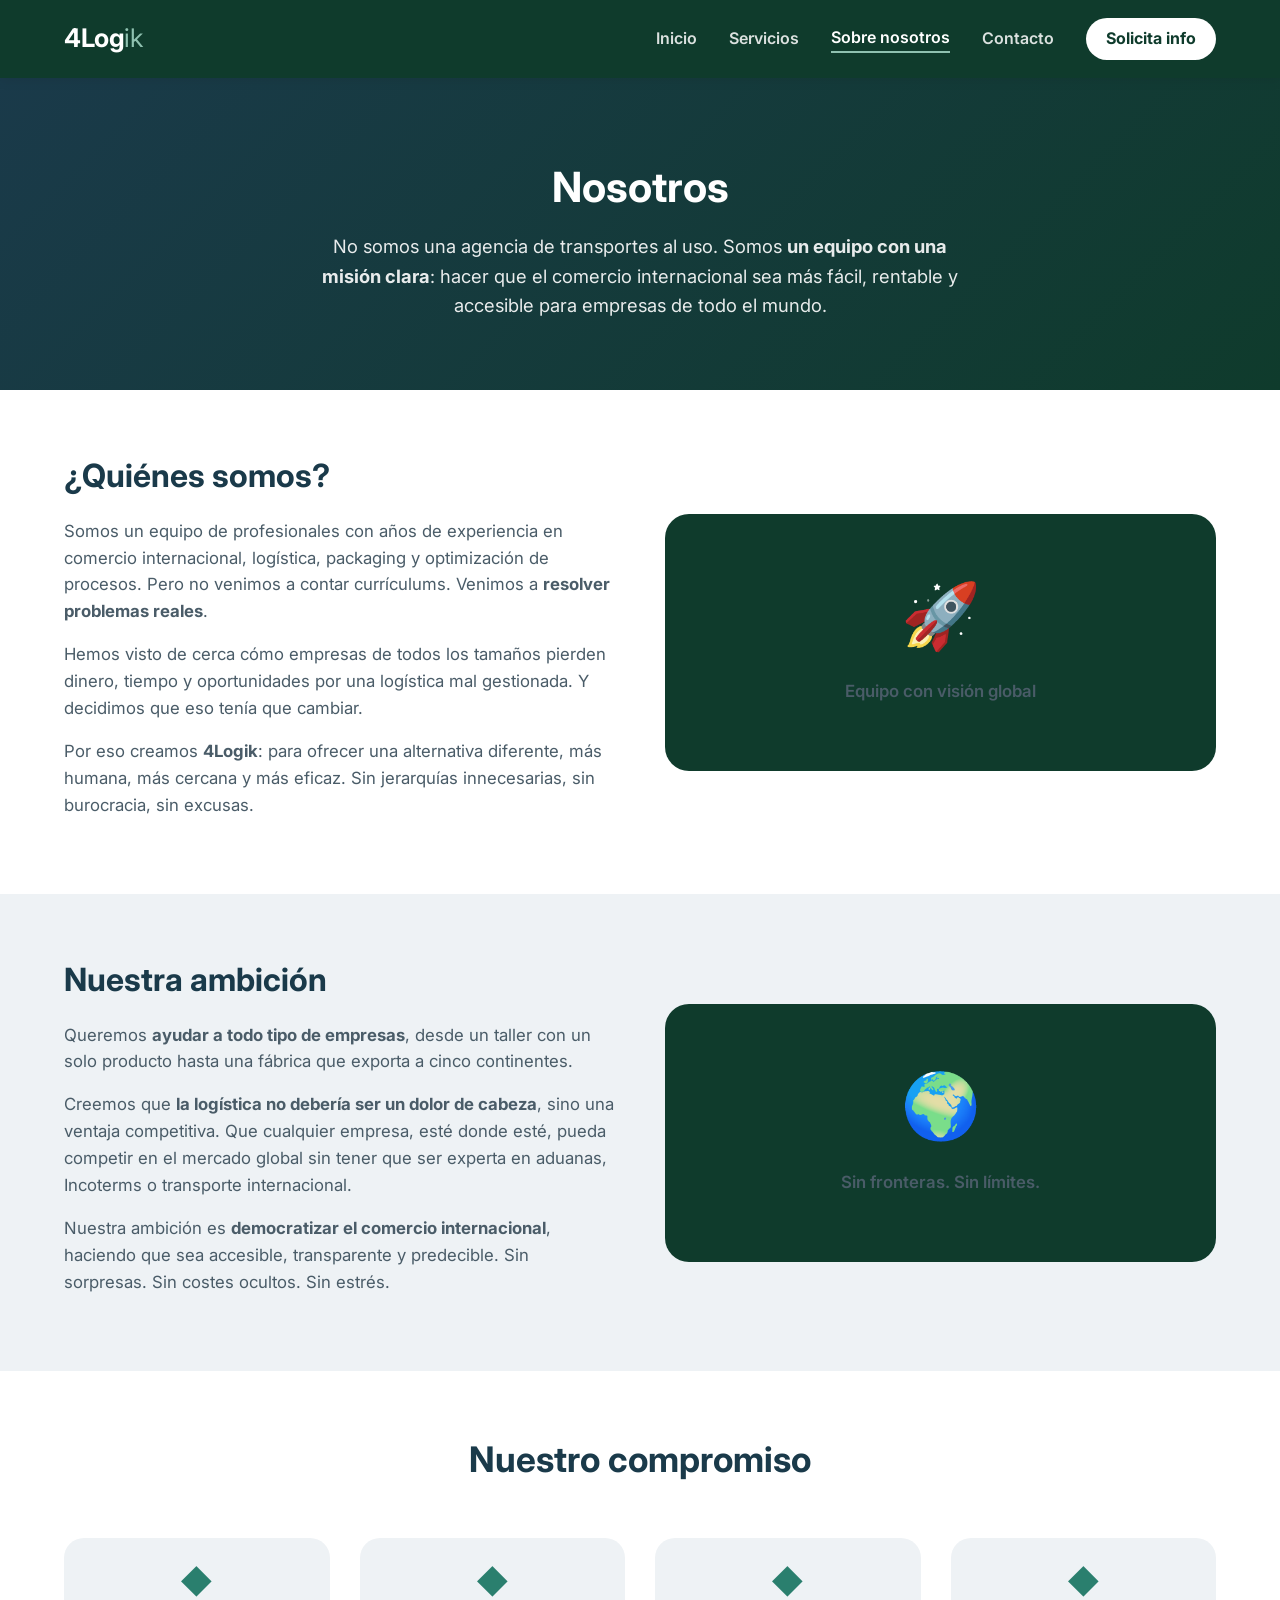
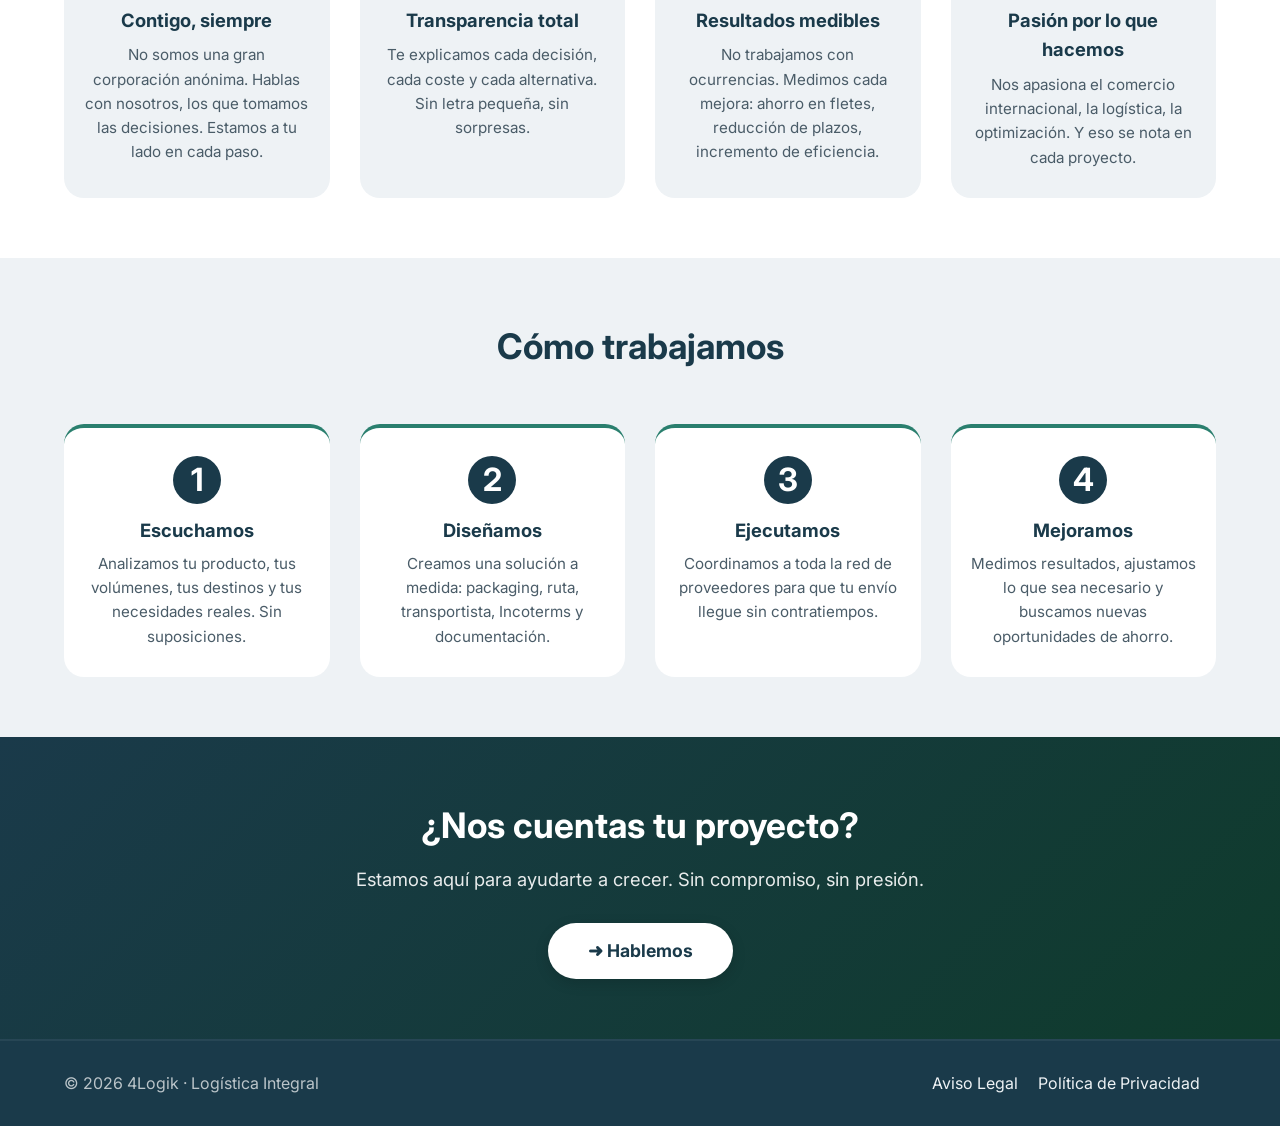
==== commit 4a204b1e: "Políticas (faltan datos) y link para agendar" ====
--- a/about.html
+++ b/about.html
@@ -141,8 +141,96 @@
         <div class="container">
             <span>© 2026 4Logik · Logística Integral</span>
             <span>
-                <a href="#">Política de privacidad</a> · 
-                <a href="#">Aviso legal</a>
+                <a href="#" onclick="abrirModalLegal('aviso'); return false;" class="cogton-legal-link">Aviso Legal</a>
+                <a href="#" onclick="abrirModalLegal('privacidad'); return false;" class="cogton-legal-link">Política de Privacidad</a>
+
+                <!-- Modal -->
+                <div id="cogton-modal-legal" class="cogton-modal-overlay" onclick="cerrarModalLegalOverlay(event)">
+                    <div class="cogton-modal-content">
+                        <button class="cogton-modal-close" onclick="cerrarModalLegal()">&times;</button>
+                    
+                    <div class="cogton-modal-tabs">
+                        <button id="tab-aviso" class="cogton-modal-tab active" onclick="cambiarTab('aviso')">Aviso Legal</button>
+                        <button id="tab-privacidad" class="cogton-modal-tab" onclick="cambiarTab('privacidad')">Política de Privacidad</button>
+                    </div>
+                
+                    <div id="contenido-aviso" class="cogton-modal-body">
+                        <h2>Aviso Legal</h2>
+                        <h3>1. Datos del titular</h3>
+                        <p>
+                            En cumplimiento de la Ley 34/2002, de Servicios de la Sociedad de la Información y de Comercio Electrónico (LSSI), se informa de los siguientes datos:
+                        </p>
+                        <ul>
+                            <li><strong>Titular:</strong> [NOMBRE DE LA EMPRESA]</li>
+                            <li><strong>NIF/CIF:</strong> [NIF/CIF]</li>
+                            <li><strong>Domicilio:</strong> [DIRECCIÓN COMPLETA]</li>
+                            <li><strong>Email de contacto:</strong> [EMAIL]</li>
+                            <li><strong>Teléfono:</strong> [TELÉFONO]</li>
+                            <li><strong>Inscripción registral:</strong> [DATOS REGISTRO MERCANTIL, si aplica]</li>
+                        </ul>
+                        <h3>2. Objeto</h3>
+                        <p>
+                            El presente sitio web (en adelante, "el Sitio") tiene como finalidad ofrecer información sobre los servicios logísticos de [NOMBRE DE LA EMPRESA], así como facilitar el contacto con potenciales clientes.
+                        </p>
+                        <h3>3. Condiciones de uso</h3>
+                        <p>
+                            El acceso y uso de este Sitio implica la aceptación de las condiciones aquí establecidas. El usuario se compromete a hacer un uso adecuado del Sitio, absteniéndose de utilizarlo con fines ilícitos o que puedan dañar a terceros.
+                        </p>
+                        <h3>4. Propiedad intelectual</h3>
+                        <p>
+                            Todos los contenidos del Sitio (textos, imágenes, logotipos, diseño, código fuente) son propiedad de [NOMBRE DE LA EMPRESA] o de terceros que han autorizado su uso, y están protegidos por la normativa de propiedad intelectual. Queda prohibida su reproducción, distribución o modificación sin autorización previa.
+                        </p>
+                        <h3>5. Exclusión de responsabilidad</h3>
+                        <p>
+                            [NOMBRE DE LA EMPRESA] no se responsabiliza de los daños derivados de fallos técnicos, interrupciones del servicio, o del uso indebido del Sitio por parte del usuario.
+                        </p>
+                        <h3>6. Legislación aplicable</h3>
+                        <p>
+                            Las presentes condiciones se rigen por la legislación española. Para cualquier controversia, las partes se someten a los juzgados y tribunales de [CIUDAD/PROVINCIA], salvo que la normativa de consumidores establezca otro fuero.
+                        </p>
+                    </div>
+                
+                    <div id="contenido-privacidad" class="cogton-modal-body" style="display:none;">
+                        <h2>Política de Privacidad</h2>
+                        <h3>1. Responsable del tratamiento</h3>
+                        <ul>
+                            <li><strong>Responsable:</strong> [NOMBRE DE LA EMPRESA]</li>
+                            <li><strong>NIF/CIF:</strong> [NIF/CIF]</li>
+                            <li><strong>Dirección:</strong> [DIRECCIÓN COMPLETA]</li>
+                            <li><strong>Email de contacto:</strong> [EMAIL]</li>
+                        </ul>
+                        <h3>2. Finalidad del tratamiento</h3>
+                        <p>
+                            Los datos personales que nos facilites a través de formularios de contacto, agendar llamadas, o cualquier otro medio del Sitio, serán tratados con las siguientes finalidades:
+                        </p>
+                        <ul>
+                            <li>Gestionar tu solicitud de información o llamada comercial.</li>
+                            <li>Enviarte comunicaciones relacionadas con nuestros servicios (si nos autorizas).</li>
+                            <li>Cumplir con obligaciones legales.</li>
+                        </ul>
+                        <h3>3. Legitimación</h3>
+                        <p>
+                            El tratamiento de tus datos se basa en tu consentimiento, otorgado al rellenar los formularios del Sitio o al solicitar información/servicios.
+                        </p>
+                        <h3>4. Conservación de los datos</h3>
+                        <p>
+                            Tus datos se conservarán mientras exista una relación comercial o interés mutuo, y posteriormente durante los plazos legalmente exigidos para atender posibles responsabilidades.
+                        </p>
+                        <h3>5. Destinatarios</h3>
+                        <p>
+                            No se cederán datos a terceros, salvo obligación legal o cuando sea necesario para prestar el servicio (por ejemplo, herramientas de agenda como Google Calendar, en cuyo caso dicho proveedor actúa como encargado del tratamiento).
+                        </p>
+                        <h3>6. Derechos del usuario</h3>
+                        <p>
+                            Puedes ejercer tus derechos de acceso, rectificación, supresión, oposición, limitación y portabilidad de tus datos, enviando un email a <strong>[EMAIL]</strong>, adjuntando copia de un documento que acredite tu identidad.
+                        </p>
+                        <h3>7. Cookies</h3>
+                        <p>
+                            Este Sitio [utiliza / no utiliza] cookies propias y/o de terceros para [finalidad, ej. análisis de tráfico]. Puedes consultar más información en nuestra Política de Cookies [enlace, si existe].
+                        </p>
+                    </div>
+                  </div>
+                </div>
             </span>
         </div>
     </footer>
--- a/css/style.css
+++ b/css/style.css
@@ -205,6 +205,296 @@
     opacity: 0.9;
     max-width: 650px;
     margin: 0 auto;
+}
+
+/* HERO INICIO */
+.hero-buttons {
+    display: flex;
+    justify-content: center;
+    align-items: center;
+    gap: 14px;
+    flex-wrap: wrap;
+}
+
+.btn-hero-secondary {
+    display: inline-block;
+    padding: 13px 30px;
+    border-radius: 50px;
+    border: 1px solid rgba(255,255,255,0.35);
+    color: var(--blanco);
+    text-decoration: none;
+    font-weight: 700;
+    transition: all 0.2s ease;
+}
+
+.btn-hero-secondary:hover {
+    background: rgba(255,255,255,0.1);
+    border-color: rgba(255,255,255,0.6);
+}
+
+
+/* INTRODUCCIÓN */
+
+.home-propuesta {
+    padding: 90px 0;
+    background: var(--blanco);
+}
+
+.section-intro {
+    max-width: 720px;
+    margin: 0 auto 55px;
+    text-align: center;
+}
+
+.section-intro h2 {
+    font-size: 2.25rem;
+    line-height: 1.25;
+    color: var(--azul-profundo);
+    margin-bottom: 18px;
+}
+
+.section-intro p {
+    color: var(--texto-claro);
+    font-size: 1.05rem;
+}
+
+
+/* CARDS */
+
+.grid-propuesta {
+    display: grid;
+    grid-template-columns: repeat(4, 1fr);
+    gap: 20px;
+}
+
+.card-propuesta {
+    padding: 30px 24px;
+    background: var(--gris-claro);
+    border-radius: 18px;
+    border: 1px solid rgba(15, 59, 44, 0.05);
+    transition: transform 0.25s ease, box-shadow 0.25s ease;
+}
+
+.card-propuesta:hover {
+    transform: translateY(-5px);
+    box-shadow: 0 12px 30px rgba(15, 59, 44, 0.08);
+}
+
+.propuesta-icon {
+    width: 44px;
+    height: 44px;
+    display: flex;
+    align-items: center;
+    justify-content: center;
+    margin-bottom: 20px;
+    border-radius: 12px;
+    background: var(--acento-tinte);
+    color: var(--acento);
+    font-size: 1.4rem;
+    font-weight: 700;
+}
+
+.card-propuesta h3 {
+    color: var(--azul-profundo);
+    margin-bottom: 9px;
+    font-size: 1.15rem;
+}
+
+.card-propuesta p {
+    color: var(--texto-claro);
+    font-size: 0.94rem;
+    line-height: 1.55;
+}
+
+
+/* ÁREAS */
+
+.home-areas {
+    padding: 90px 0;
+    background: var(--gris-claro);
+}
+
+.areas-heading {
+    display: flex;
+    justify-content: space-between;
+    align-items: end;
+    gap: 30px;
+    margin-bottom: 45px;
+}
+
+.areas-heading h2 {
+    max-width: 620px;
+    color: var(--azul-profundo);
+    font-size: 2.1rem;
+    line-height: 1.25;
+    margin-top: 8px;
+}
+
+.link-servicios {
+    color: var(--acento);
+    text-decoration: none;
+    font-weight: 700;
+    white-space: nowrap;
+}
+
+.link-servicios:hover {
+    text-decoration: underline;
+}
+
+.areas-grid {
+    display: grid;
+    grid-template-columns: repeat(3, 1fr);
+    gap: 1px;
+    background: var(--borde-suave);
+    border: 1px solid var(--borde-suave);
+    border-radius: 18px;
+    overflow: hidden;
+}
+
+.area-item {
+    padding: 30px;
+    background: var(--blanco);
+}
+
+.area-item span {
+    display: block;
+    color: var(--acento);
+    font-size: 0.75rem;
+    font-weight: 700;
+    letter-spacing: 0.08em;
+    margin-bottom: 18px;
+}
+
+.area-item h3 {
+    color: var(--azul-profundo);
+    font-size: 1.1rem;
+    margin-bottom: 7px;
+}
+
+.area-item p {
+    color: var(--texto-claro);
+    font-size: 0.92rem;
+    line-height: 1.5;
+}
+
+
+/* BENEFICIO */
+
+.home-beneficio {
+    padding: 100px 0;
+    background: var(--blanco);
+}
+
+.beneficio-content {
+    max-width: 800px;
+    margin: 0 auto;
+    text-align: center;
+}
+
+.beneficio-content h2 {
+    color: var(--azul-profundo);
+    font-size: 2.6rem;
+    line-height: 1.15;
+    margin-bottom: 20px;
+}
+
+.beneficio-content > p {
+    max-width: 650px;
+    margin: 0 auto 40px;
+    color: var(--texto-claro);
+    font-size: 1.05rem;
+}
+
+.beneficios-list {
+    display: grid;
+    grid-template-columns: 1fr 1fr;
+    gap: 14px;
+    text-align: left;
+}
+
+.beneficios-list > div {
+    padding: 20px;
+    background: var(--gris-claro);
+    border-radius: 14px;
+}
+
+.beneficios-list strong {
+    display: block;
+    color: var(--azul-profundo);
+    margin-bottom: 5px;
+}
+
+.beneficios-list span {
+    color: var(--texto-claro);
+    font-size: 0.9rem;
+}
+
+
+/* CTA */
+
+.cta-final {
+    padding: 80px 0;
+}
+
+.cta-final h2 {
+    max-width: 700px;
+    margin: 0 auto 15px;
+}
+
+
+/* RESPONSIVE */
+
+@media (max-width: 900px) {
+    .grid-propuesta {
+        grid-template-columns: 1fr 1fr;
+    }
+    .areas-grid {
+        grid-template-columns: 1fr 1fr;
+    }
+}
+
+@media (max-width: 768px) {
+    .hero {
+        padding: 65px 0 60px;
+    }
+    .hero h1 {
+        font-size: 2.4rem;
+    }
+    .section-intro h2,
+    .areas-heading h2 {
+        font-size: 1.9rem;
+    }
+    .areas-heading {
+        display: block;
+    }
+    .link-servicios {
+        display: inline-block;
+        margin-top: 18px;
+    }
+    .beneficio-content h2 {
+        font-size: 2.2rem;
+    }
+}
+
+@media (max-width: 600px) {
+    .grid-propuesta,
+    .areas-grid,
+    .beneficios-list {
+        grid-template-columns: 1fr;
+    }
+    .home-propuesta,
+    .home-areas,
+    .home-beneficio {
+        padding: 65px 0;
+    }
+    .hero-buttons {
+        flex-direction: column;
+    }
+    .hero-buttons a {
+        width: 100%;
+        max-width: 300px;
+        text-align: center;
+    }
 }
 
 /* ===== SERVICIOS ===== */
@@ -1006,6 +1296,37 @@
     padding: 6px 0;
     color: var(--texto-claro);
 }
+.agenda-llamada {
+    background: var(--acento-tinte);
+    border: 1px solid var(--borde-suave);
+    border-radius: 12px;
+    padding: 20px 24px;
+    margin: 20px 0;
+}
+.agenda-llamada h3 {
+    margin: 0 0 8px;
+    font-size: 16px;
+    color: var(--verde-oscuro);
+}
+.agenda-llamada p {
+    font-size: 14px;
+    color: var(--texto-claro);
+    margin-bottom: 14px;
+}
+.btn-agendar {
+    display: inline-block;
+    background: var(--acento);
+    color: var(--blanco);
+    padding: 10px 18px;
+    border-radius: 8px;
+    font-size: 14px;
+    font-weight: 600;
+    text-decoration: none;
+    transition: background 0.2s;
+}
+.btn-agendar:hover {
+    background: var(--verde-oscuro);
+}
 .ahorro-estimado {
     background: var(--gris-claro);
     padding: 28px 24px;
@@ -1311,4 +1632,106 @@
 @keyframes punto-brilla {
     0%, 100% { opacity: 0.4; transform: scale(1); }
     50% { opacity: 1; transform: scale(1.3); }
+}
+
+
+.cogton-legal-link {
+    color: var(--gris-claro);
+    font-size: 16px;
+    text-decoration: none;
+    cursor: pointer;
+    margin-right: 16px;
+}
+
+.cogton-legal-link:hover {
+    color: var(--blanco);
+}
+
+.cogton-modal-overlay {
+    display: none;
+    position: fixed;
+    top: 0; left: 0; right: 0; bottom: 0;
+    background: rgba(13, 27, 42, 0.5);
+    z-index: 1000;
+    align-items: center;
+    justify-content: center;
+}
+
+.cogton-modal-overlay.active {
+    display: flex;
+}
+
+.cogton-modal-content {
+    background: #ffffff;
+    border-radius: 14px;
+    max-width: 700px;
+    width: 90%;
+    max-height: 80vh;
+    overflow-y: auto;
+    padding: 30px;
+    position: relative;
+}
+
+.cogton-modal-close {
+    position: absolute;
+    top: 16px;
+    right: 20px;
+    background: none;
+    border: none;
+    font-size: 24px;
+    color: #6b7280;
+    cursor: pointer;
+    line-height: 1;
+}
+
+.cogton-modal-close:hover {
+    color: #0D1B2A;
+}
+
+.cogton-modal-tabs {
+    display: flex;
+    gap: 10px;
+    margin-bottom: 20px;
+    border-bottom: 1px solid #e2e8f0;
+}
+
+.cogton-modal-tab {
+    background: none;
+    border: none;
+    padding: 10px 16px;
+    font-size: 14px;
+    font-weight: 600;
+    color: #6b7280;
+    cursor: pointer;
+    border-bottom: 2px solid transparent;
+}
+
+.cogton-modal-tab.active {
+    color: #1A6FD4;
+    border-bottom: 2px solid #1A6FD4;
+}
+
+.cogton-modal-body h2 {
+    font-size: 20px;
+    color: #0D1B2A;
+    margin-bottom: 16px;
+}
+
+.cogton-modal-body h3 {
+    font-size: 15px;
+    color: #0D1B2A;
+    margin-top: 20px;
+    margin-bottom: 8px;
+}
+
+.cogton-modal-body p,
+.cogton-modal-body li {
+    font-size: 13px;
+    color: #4b5563;
+    line-height: 1.6;
+}
+
+.cogton-modal-body ul {
+    padding-left: 20px;
+    margin-bottom: 10px;
 }
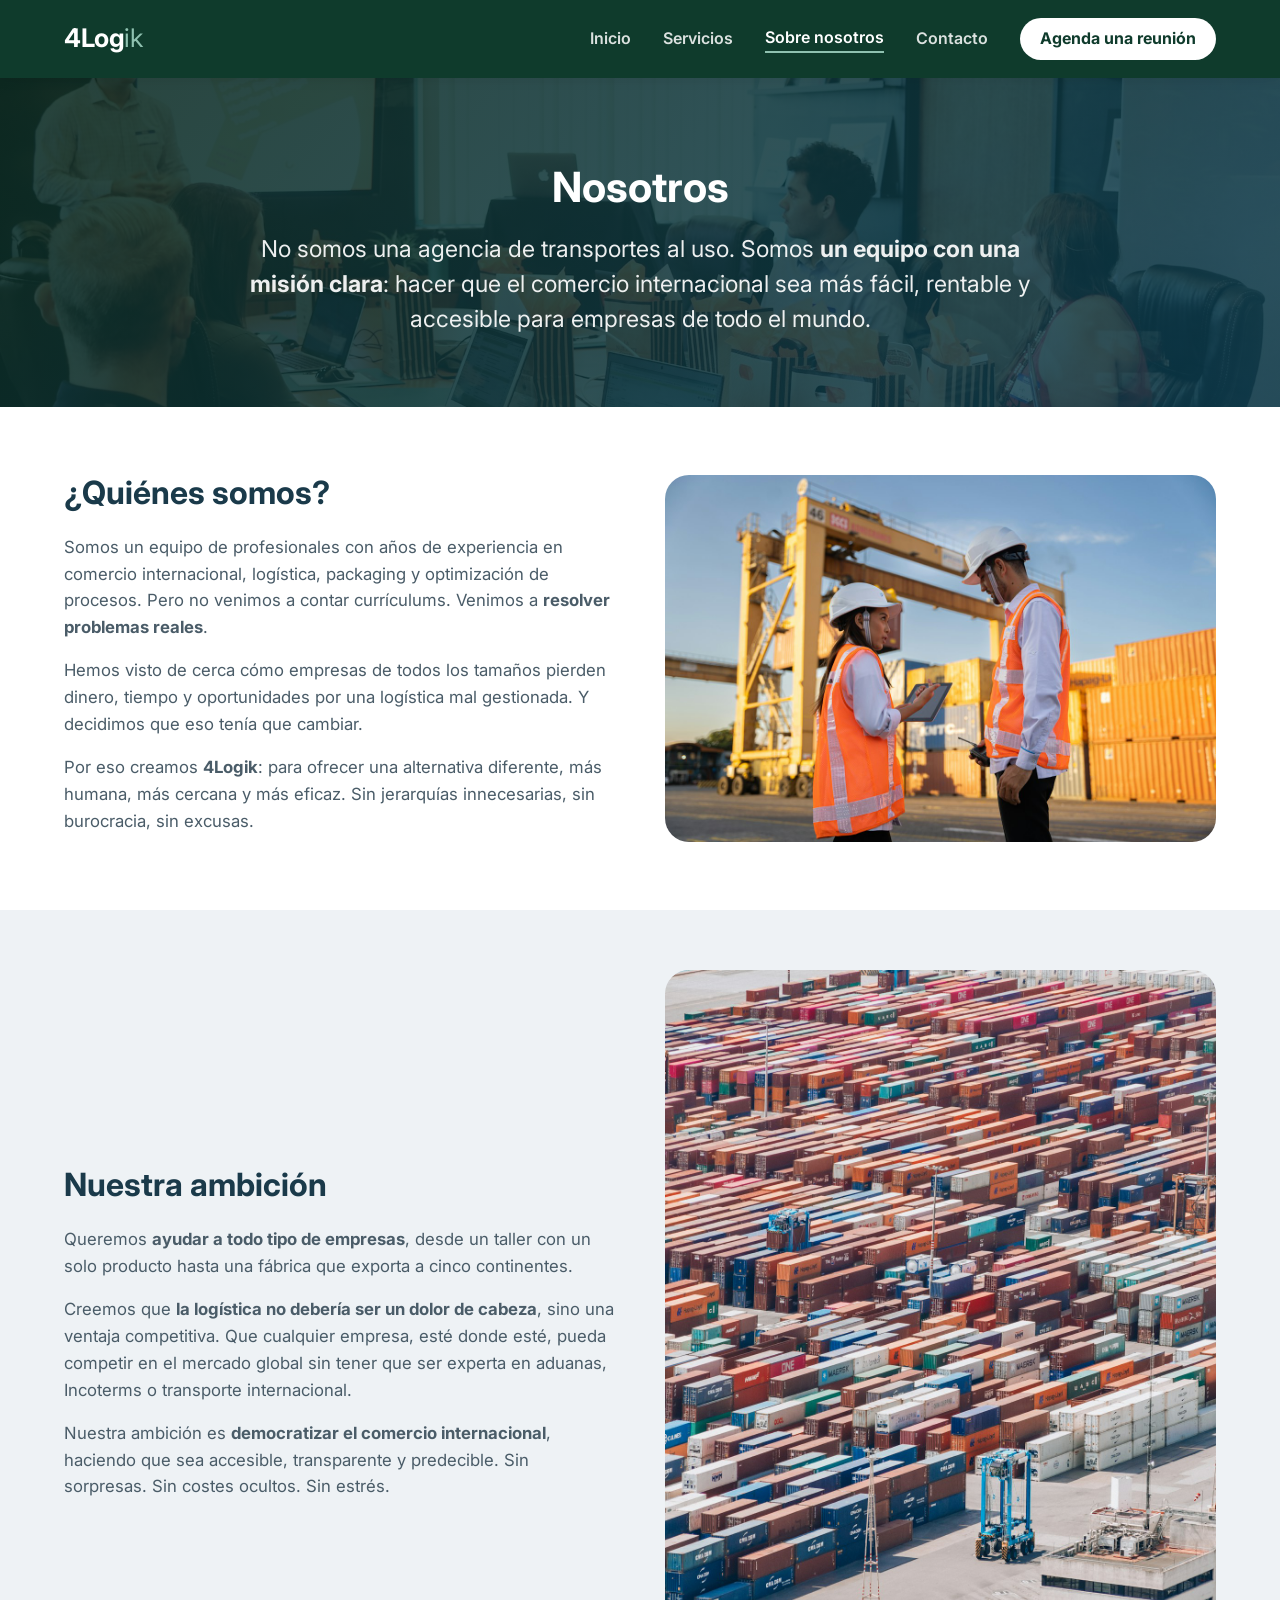
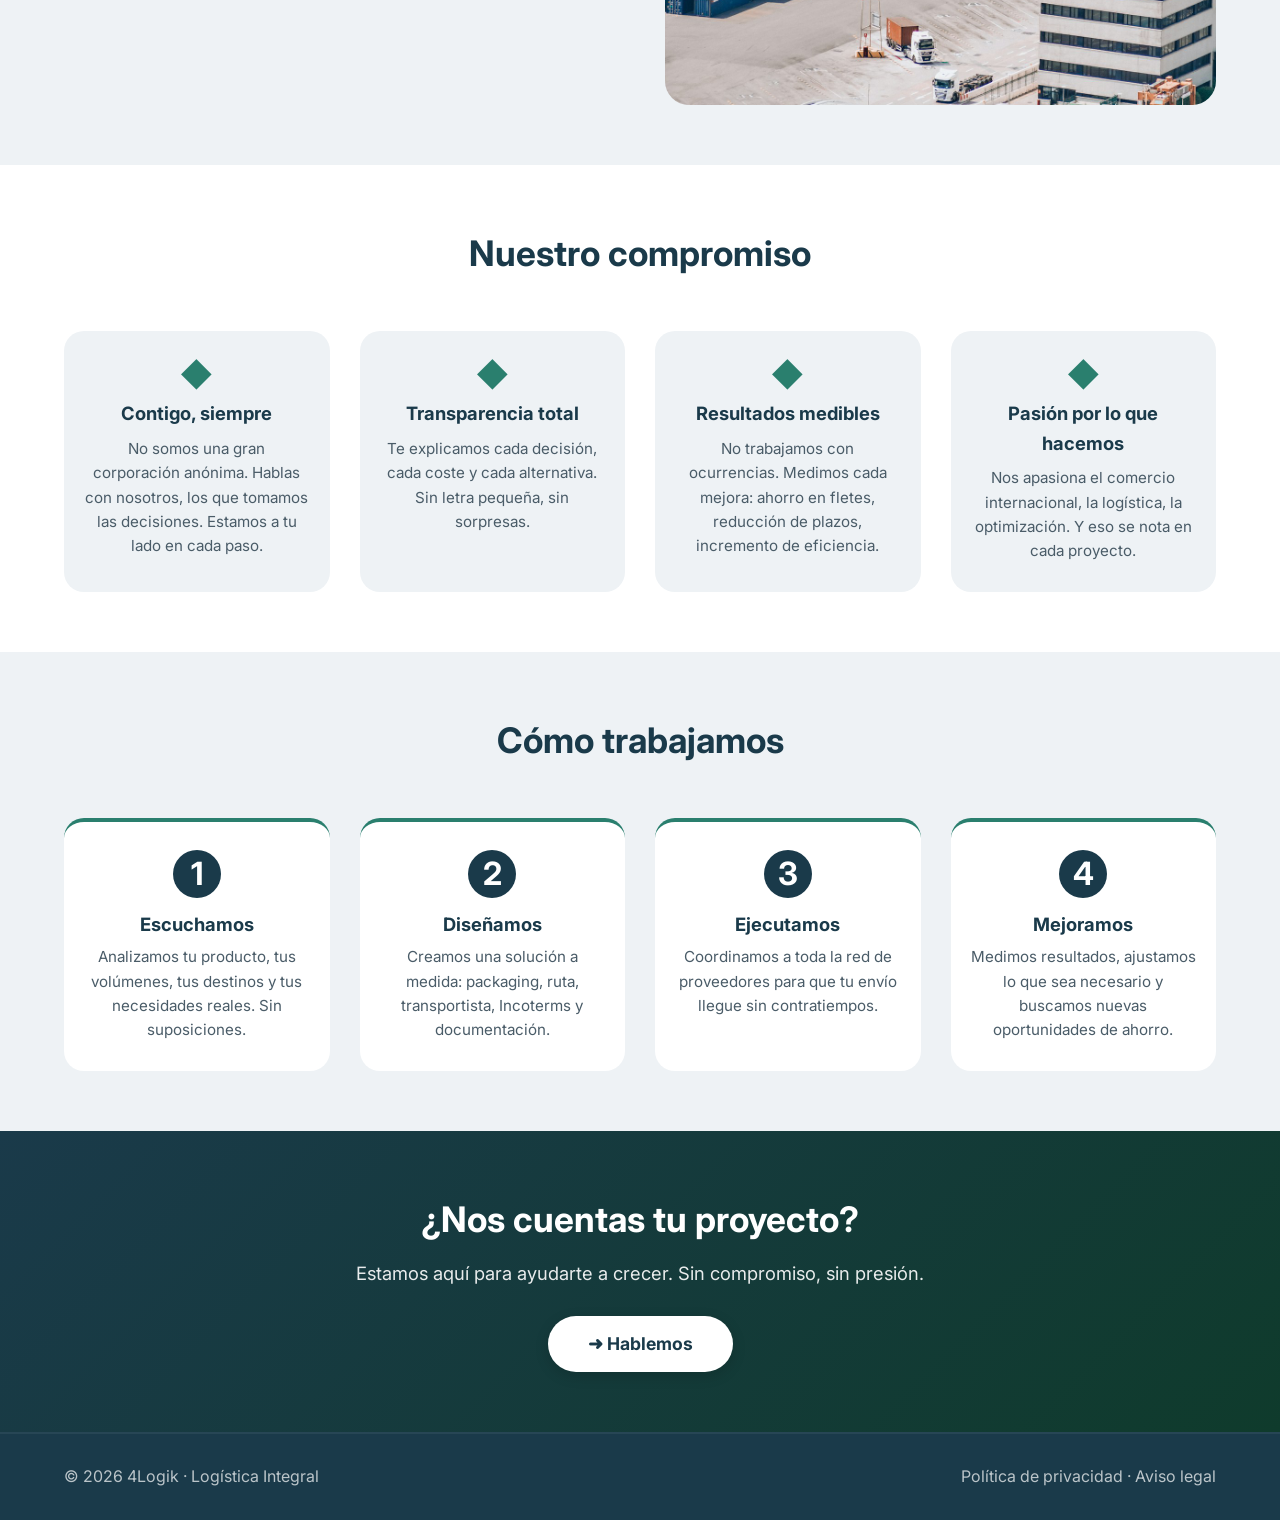
==== commit 3bbc662a: "Añadir imágenes y mejorar la estructura visual del sitio Las páginas eran totalmente textuales, con " ====
--- a/about.html
+++ b/about.html
@@ -18,7 +18,7 @@
                 <a href="servicios.html">Servicios</a>
                 <a href="about.html" class="active">Sobre nosotros</a>
                 <a href="contact.html">Contacto</a>
-                <a href="contact.html" class="btn-cta-header">Solicita info</a>
+                <a href="https://calendar.app.google/HGpNspjjP2chgkkp9" class="btn-cta-header" target="_blank" rel="noopener">Agenda una reunión</a>
             </nav>
             <button class="menu-toggle" aria-label="Abrir menú">
                 <span></span><span></span><span></span>
@@ -27,7 +27,7 @@
     </header>
 
     <!-- ===== INTRO ===== -->
-    <section class="page-header">
+    <section class="page-header page-header-about">
         <div class="container">
             <h1>Nosotros</h1>
             <p>No somos una agencia de transportes al uso. Somos <strong>un equipo con una misión clara</strong>: hacer que el comercio internacional sea más fácil, rentable y accesible para empresas de todo el mundo.</p>
@@ -45,8 +45,7 @@
                     <p>Por eso creamos <strong>4Logik</strong>: para ofrecer una alternativa diferente, más humana, más cercana y más eficaz. Sin jerarquías innecesarias, sin burocracia, sin excusas.</p>
                 </div>
                 <div class="img-placeholder">
-                    <span>🚀</span>
-                    <p>Equipo con visión global</p>
+                    <img src="img/equipo-global.jpg" alt="Equipo de logística con visión global" loading="lazy" />
                 </div>
             </div>
         </div>
@@ -57,8 +56,7 @@
         <div class="container">
             <div class="grid-ambicion reverse">
                 <div class="img-placeholder">
-                    <span>🌍</span>
-                    <p>Sin fronteras. Sin límites.</p>
+                    <img src="img/sin-fronteras.jpg" alt="Contenedores de carga vistos desde arriba, comercio sin fronteras" loading="lazy" />
                 </div>
                 <div>
                     <h2>Nuestra ambición</h2>
@@ -141,96 +139,8 @@
         <div class="container">
             <span>© 2026 4Logik · Logística Integral</span>
             <span>
-                <a href="#" onclick="abrirModalLegal('aviso'); return false;" class="cogton-legal-link">Aviso Legal</a>
-                <a href="#" onclick="abrirModalLegal('privacidad'); return false;" class="cogton-legal-link">Política de Privacidad</a>
-
-                <!-- Modal -->
-                <div id="cogton-modal-legal" class="cogton-modal-overlay" onclick="cerrarModalLegalOverlay(event)">
-                    <div class="cogton-modal-content">
-                        <button class="cogton-modal-close" onclick="cerrarModalLegal()">&times;</button>
-                    
-                    <div class="cogton-modal-tabs">
-                        <button id="tab-aviso" class="cogton-modal-tab active" onclick="cambiarTab('aviso')">Aviso Legal</button>
-                        <button id="tab-privacidad" class="cogton-modal-tab" onclick="cambiarTab('privacidad')">Política de Privacidad</button>
-                    </div>
-                
-                    <div id="contenido-aviso" class="cogton-modal-body">
-                        <h2>Aviso Legal</h2>
-                        <h3>1. Datos del titular</h3>
-                        <p>
-                            En cumplimiento de la Ley 34/2002, de Servicios de la Sociedad de la Información y de Comercio Electrónico (LSSI), se informa de los siguientes datos:
-                        </p>
-                        <ul>
-                            <li><strong>Titular:</strong> [NOMBRE DE LA EMPRESA]</li>
-                            <li><strong>NIF/CIF:</strong> [NIF/CIF]</li>
-                            <li><strong>Domicilio:</strong> [DIRECCIÓN COMPLETA]</li>
-                            <li><strong>Email de contacto:</strong> [EMAIL]</li>
-                            <li><strong>Teléfono:</strong> [TELÉFONO]</li>
-                            <li><strong>Inscripción registral:</strong> [DATOS REGISTRO MERCANTIL, si aplica]</li>
-                        </ul>
-                        <h3>2. Objeto</h3>
-                        <p>
-                            El presente sitio web (en adelante, "el Sitio") tiene como finalidad ofrecer información sobre los servicios logísticos de [NOMBRE DE LA EMPRESA], así como facilitar el contacto con potenciales clientes.
-                        </p>
-                        <h3>3. Condiciones de uso</h3>
-                        <p>
-                            El acceso y uso de este Sitio implica la aceptación de las condiciones aquí establecidas. El usuario se compromete a hacer un uso adecuado del Sitio, absteniéndose de utilizarlo con fines ilícitos o que puedan dañar a terceros.
-                        </p>
-                        <h3>4. Propiedad intelectual</h3>
-                        <p>
-                            Todos los contenidos del Sitio (textos, imágenes, logotipos, diseño, código fuente) son propiedad de [NOMBRE DE LA EMPRESA] o de terceros que han autorizado su uso, y están protegidos por la normativa de propiedad intelectual. Queda prohibida su reproducción, distribución o modificación sin autorización previa.
-                        </p>
-                        <h3>5. Exclusión de responsabilidad</h3>
-                        <p>
-                            [NOMBRE DE LA EMPRESA] no se responsabiliza de los daños derivados de fallos técnicos, interrupciones del servicio, o del uso indebido del Sitio por parte del usuario.
-                        </p>
-                        <h3>6. Legislación aplicable</h3>
-                        <p>
-                            Las presentes condiciones se rigen por la legislación española. Para cualquier controversia, las partes se someten a los juzgados y tribunales de [CIUDAD/PROVINCIA], salvo que la normativa de consumidores establezca otro fuero.
-                        </p>
-                    </div>
-                
-                    <div id="contenido-privacidad" class="cogton-modal-body" style="display:none;">
-                        <h2>Política de Privacidad</h2>
-                        <h3>1. Responsable del tratamiento</h3>
-                        <ul>
-                            <li><strong>Responsable:</strong> [NOMBRE DE LA EMPRESA]</li>
-                            <li><strong>NIF/CIF:</strong> [NIF/CIF]</li>
-                            <li><strong>Dirección:</strong> [DIRECCIÓN COMPLETA]</li>
-                            <li><strong>Email de contacto:</strong> [EMAIL]</li>
-                        </ul>
-                        <h3>2. Finalidad del tratamiento</h3>
-                        <p>
-                            Los datos personales que nos facilites a través de formularios de contacto, agendar llamadas, o cualquier otro medio del Sitio, serán tratados con las siguientes finalidades:
-                        </p>
-                        <ul>
-                            <li>Gestionar tu solicitud de información o llamada comercial.</li>
-                            <li>Enviarte comunicaciones relacionadas con nuestros servicios (si nos autorizas).</li>
-                            <li>Cumplir con obligaciones legales.</li>
-                        </ul>
-                        <h3>3. Legitimación</h3>
-                        <p>
-                            El tratamiento de tus datos se basa en tu consentimiento, otorgado al rellenar los formularios del Sitio o al solicitar información/servicios.
-                        </p>
-                        <h3>4. Conservación de los datos</h3>
-                        <p>
-                            Tus datos se conservarán mientras exista una relación comercial o interés mutuo, y posteriormente durante los plazos legalmente exigidos para atender posibles responsabilidades.
-                        </p>
-                        <h3>5. Destinatarios</h3>
-                        <p>
-                            No se cederán datos a terceros, salvo obligación legal o cuando sea necesario para prestar el servicio (por ejemplo, herramientas de agenda como Google Calendar, en cuyo caso dicho proveedor actúa como encargado del tratamiento).
-                        </p>
-                        <h3>6. Derechos del usuario</h3>
-                        <p>
-                            Puedes ejercer tus derechos de acceso, rectificación, supresión, oposición, limitación y portabilidad de tus datos, enviando un email a <strong>[EMAIL]</strong>, adjuntando copia de un documento que acredite tu identidad.
-                        </p>
-                        <h3>7. Cookies</h3>
-                        <p>
-                            Este Sitio [utiliza / no utiliza] cookies propias y/o de terceros para [finalidad, ej. análisis de tráfico]. Puedes consultar más información en nuestra Política de Cookies [enlace, si existe].
-                        </p>
-                    </div>
-                  </div>
-                </div>
+                <a href="#">Política de privacidad</a> · 
+                <a href="#">Aviso legal</a>
             </span>
         </div>
     </footer>
--- a/css/style.css
+++ b/css/style.css
@@ -112,7 +112,9 @@
 
 /* ===== HERO (Home) ===== */
 .hero {
-    background: linear-gradient(135deg, var(--azul-profundo) 0%, var(--verde-oscuro) 100%);
+    background:
+        linear-gradient(135deg, rgba(10, 42, 33, 0.88) 0%, rgba(11, 61, 82, 0.82) 100%),
+        url("../img/hero-puerto.jpg") center 65% / cover no-repeat;
     color: var(--blanco);
     padding: 80px 0 70px;
     text-align: center;
@@ -196,14 +198,30 @@
     padding: 76px 0 70px;
     text-align: center;
 }
+.page-header-servicios {
+    background:
+        linear-gradient(135deg, rgba(10, 42, 33, 0.88) 0%, rgba(11, 61, 82, 0.82) 100%),
+        url("../img/servicios-header.jpg") center 30% / cover no-repeat;
+}
+.page-header-about {
+    background:
+        linear-gradient(135deg, rgba(10, 42, 33, 0.88) 0%, rgba(11, 61, 82, 0.82) 100%),
+        url("../img/about-header.jpg") center 40% / cover no-repeat;
+}
+.page-header-contacto {
+    background:
+        linear-gradient(135deg, rgba(10, 42, 33, 0.88) 0%, rgba(11, 61, 82, 0.82) 100%),
+        url("../img/contacto-header.jpg") center 68% / cover no-repeat;
+}
 .page-header h1 {
     font-size: 2.6rem;
     margin-bottom: 12px;
 }
 .page-header p {
-    font-size: 1.15rem;
-    opacity: 0.9;
-    max-width: 650px;
+    font-size: 1.45rem;
+    line-height: 1.5;
+    opacity: 0.92;
+    max-width: 780px;
     margin: 0 auto;
 }
 
@@ -385,10 +403,11 @@
     background: var(--blanco);
 }
 
-.beneficio-content {
-    max-width: 800px;
-    margin: 0 auto;
-    text-align: center;
+.grid-beneficio {
+    display: grid;
+    grid-template-columns: 1.1fr 1fr;
+    gap: 60px;
+    align-items: center;
 }
 
 .beneficio-content h2 {
@@ -400,9 +419,9 @@
 
 .beneficio-content > p {
     max-width: 650px;
-    margin: 0 auto 40px;
     color: var(--texto-claro);
     font-size: 1.05rem;
+    margin-bottom: 40px;
 }
 
 .beneficios-list {
@@ -451,6 +470,13 @@
     .areas-grid {
         grid-template-columns: 1fr 1fr;
     }
+    .grid-beneficio {
+        grid-template-columns: 1fr;
+        gap: 36px;
+    }
+    .grid-beneficio .img-placeholder {
+        order: -1;
+    }
 }
 
 @media (max-width: 768px) {
@@ -524,7 +550,6 @@
 .img-placeholder {
     background: var(--verde-oscuro);
     color: var(--blanco);
-    padding: 50px 30px;
     border-radius: 24px;
     text-align: center;
     min-height: 200px;
@@ -532,6 +557,7 @@
     flex-direction: column;
     align-items: center;
     justify-content: center;
+    overflow: hidden;
 }
 .img-placeholder span {
     font-size: 4rem;
@@ -539,6 +565,13 @@
 .img-placeholder p {
     margin-top: 12px;
     font-weight: 600;
+}
+.img-placeholder img {
+    width: 100%;
+    height: 100%;
+    min-height: 320px;
+    object-fit: cover;
+    display: block;
 }
 
 .servicios-detalle {
@@ -739,25 +772,42 @@
     top: 110px;
 }
 
+.servicio-cabecera {
+    display: flex;
+    align-items: flex-start;
+    gap: 20px;
+    margin-left: -12px;
+}
+
+.servicio-marker {
+    display: flex;
+    flex-direction: column;
+    align-items: center;
+    gap: 14px;
+    flex-shrink: 0;
+}
+
 .servicio-numero {
     display: block;
-    font-size: 3.4rem;
+    font-size: 5.6rem;
     font-weight: 700;
-    line-height: 1;
-    letter-spacing: -2px;
+    line-height: 0.9;
+    letter-spacing: -3px;
     color: var(--acento);
     opacity: 0.22;
-    margin-bottom: 20px;
 }
 
 .servicio-icono-badge {
-    width: 56px;
-    height: 56px;
-    margin-bottom: 22px;
-    border-radius: 16px;
+    width: 78px;
+    height: 78px;
+    border-radius: 20px;
     display: flex;
     align-items: center;
     justify-content: center;
+}
+
+.servicio-encabezado .servicio-intro {
+    margin-bottom: 0;
 }
 
 .servicio-1 .servicio-icono-badge {
@@ -771,8 +821,8 @@
 }
 
 .servicio-icono-badge svg {
-    width: 27px;
-    height: 27px;
+    width: 36px;
+    height: 36px;
 }
 
 .servicio-rail h2 {
@@ -789,20 +839,28 @@
     margin-bottom: 28px;
 }
 
-.servicio-cierre {
-    padding: 22px 24px;
-    border-radius: 14px;
-    background: var(--blanco);
-    border: 1px solid var(--borde-suave);
-    border-left: 3px solid var(--acento);
-    color: var(--verde-oscuro);
-    font-size: 0.94rem;
-    line-height: 1.6;
-}
-
-.servicio-2 .servicio-cierre {
-    border-left-color: var(--azul-profundo);
-    color: var(--azul-profundo);
+.servicio-foto {
+    margin-top: 32px;
+    border-radius: 18px;
+    overflow: hidden;
+}
+
+.servicio-foto img {
+    width: 100%;
+    aspect-ratio: 4 / 3;
+    height: auto;
+    object-fit: cover;
+    object-position: center 25%;
+    display: block;
+}
+
+.servicio-foto-dashboard {
+    max-width: 720px;
+    margin: 34px auto 0;
+}
+
+.servicio-foto-dashboard img {
+    height: 300px;
 }
 
 .lista-servicio-grande {
@@ -829,10 +887,10 @@
 }
 
 .lista-servicio-grande .punto-icono {
-    width: 44px;
-    height: 44px;
+    width: 52px;
+    height: 52px;
     flex-shrink: 0;
-    border-radius: 12px;
+    border-radius: 14px;
     display: flex;
     align-items: center;
     justify-content: center;
@@ -841,8 +899,8 @@
 }
 
 .lista-servicio-grande .punto-icono svg {
-    width: 21px;
-    height: 21px;
+    width: 25px;
+    height: 25px;
 }
 
 .servicio-2 .lista-servicio-grande .punto-icono {
@@ -854,14 +912,15 @@
     color: var(--texto-claro);
     font-size: 0.99rem;
     line-height: 1.65;
-    padding-top: 8px;
+    padding-top: 6px;
 }
 
 .lista-servicio-grande li strong {
     display: block;
     color: var(--azul-profundo);
-    font-size: 1.05rem;
-    margin-bottom: 4px;
+    font-size: 1.35rem;
+    font-weight: 700;
+    margin-bottom: 6px;
 }
 
 .lista-servicio-grande li strong + br {
@@ -1296,37 +1355,6 @@
     padding: 6px 0;
     color: var(--texto-claro);
 }
-.agenda-llamada {
-    background: var(--acento-tinte);
-    border: 1px solid var(--borde-suave);
-    border-radius: 12px;
-    padding: 20px 24px;
-    margin: 20px 0;
-}
-.agenda-llamada h3 {
-    margin: 0 0 8px;
-    font-size: 16px;
-    color: var(--verde-oscuro);
-}
-.agenda-llamada p {
-    font-size: 14px;
-    color: var(--texto-claro);
-    margin-bottom: 14px;
-}
-.btn-agendar {
-    display: inline-block;
-    background: var(--acento);
-    color: var(--blanco);
-    padding: 10px 18px;
-    border-radius: 8px;
-    font-size: 14px;
-    font-weight: 600;
-    text-decoration: none;
-    transition: background 0.2s;
-}
-.btn-agendar:hover {
-    background: var(--verde-oscuro);
-}
 .ahorro-estimado {
     background: var(--gris-claro);
     padding: 28px 24px;
@@ -1443,6 +1471,20 @@
     }
     .hero h1 {
         font-size: 1.8rem;
+    }
+    .servicio-cabecera {
+        gap: 14px;
+    }
+    .servicio-numero {
+        font-size: 2.8rem;
+    }
+    .servicio-icono-badge {
+        width: 52px;
+        height: 52px;
+    }
+    .servicio-icono-badge svg {
+        width: 24px;
+        height: 24px;
     }
 }
 
@@ -1634,104 +1676,3 @@
     50% { opacity: 1; transform: scale(1.3); }
 }
 
-
-.cogton-legal-link {
-    color: var(--gris-claro);
-    font-size: 16px;
-    text-decoration: none;
-    cursor: pointer;
-    margin-right: 16px;
-}
-
-.cogton-legal-link:hover {
-    color: var(--blanco);
-}
-
-.cogton-modal-overlay {
-    display: none;
-    position: fixed;
-    top: 0; left: 0; right: 0; bottom: 0;
-    background: rgba(13, 27, 42, 0.5);
-    z-index: 1000;
-    align-items: center;
-    justify-content: center;
-}
-
-.cogton-modal-overlay.active {
-    display: flex;
-}
-
-.cogton-modal-content {
-    background: #ffffff;
-    border-radius: 14px;
-    max-width: 700px;
-    width: 90%;
-    max-height: 80vh;
-    overflow-y: auto;
-    padding: 30px;
-    position: relative;
-}
-
-.cogton-modal-close {
-    position: absolute;
-    top: 16px;
-    right: 20px;
-    background: none;
-    border: none;
-    font-size: 24px;
-    color: #6b7280;
-    cursor: pointer;
-    line-height: 1;
-}
-
-.cogton-modal-close:hover {
-    color: #0D1B2A;
-}
-
-.cogton-modal-tabs {
-    display: flex;
-    gap: 10px;
-    margin-bottom: 20px;
-    border-bottom: 1px solid #e2e8f0;
-}
-
-.cogton-modal-tab {
-    background: none;
-    border: none;
-    padding: 10px 16px;
-    font-size: 14px;
-    font-weight: 600;
-    color: #6b7280;
-    cursor: pointer;
-    border-bottom: 2px solid transparent;
-}
-
-.cogton-modal-tab.active {
-    color: #1A6FD4;
-    border-bottom: 2px solid #1A6FD4;
-}
-
-.cogton-modal-body h2 {
-    font-size: 20px;
-    color: #0D1B2A;
-    margin-bottom: 16px;
-}
-
-.cogton-modal-body h3 {
-    font-size: 15px;
-    color: #0D1B2A;
-    margin-top: 20px;
-    margin-bottom: 8px;
-}
-
-.cogton-modal-body p,
-.cogton-modal-body li {
-    font-size: 13px;
-    color: #4b5563;
-    line-height: 1.6;
-}
-
-.cogton-modal-body ul {
-    padding-left: 20px;
-    margin-bottom: 10px;
-}
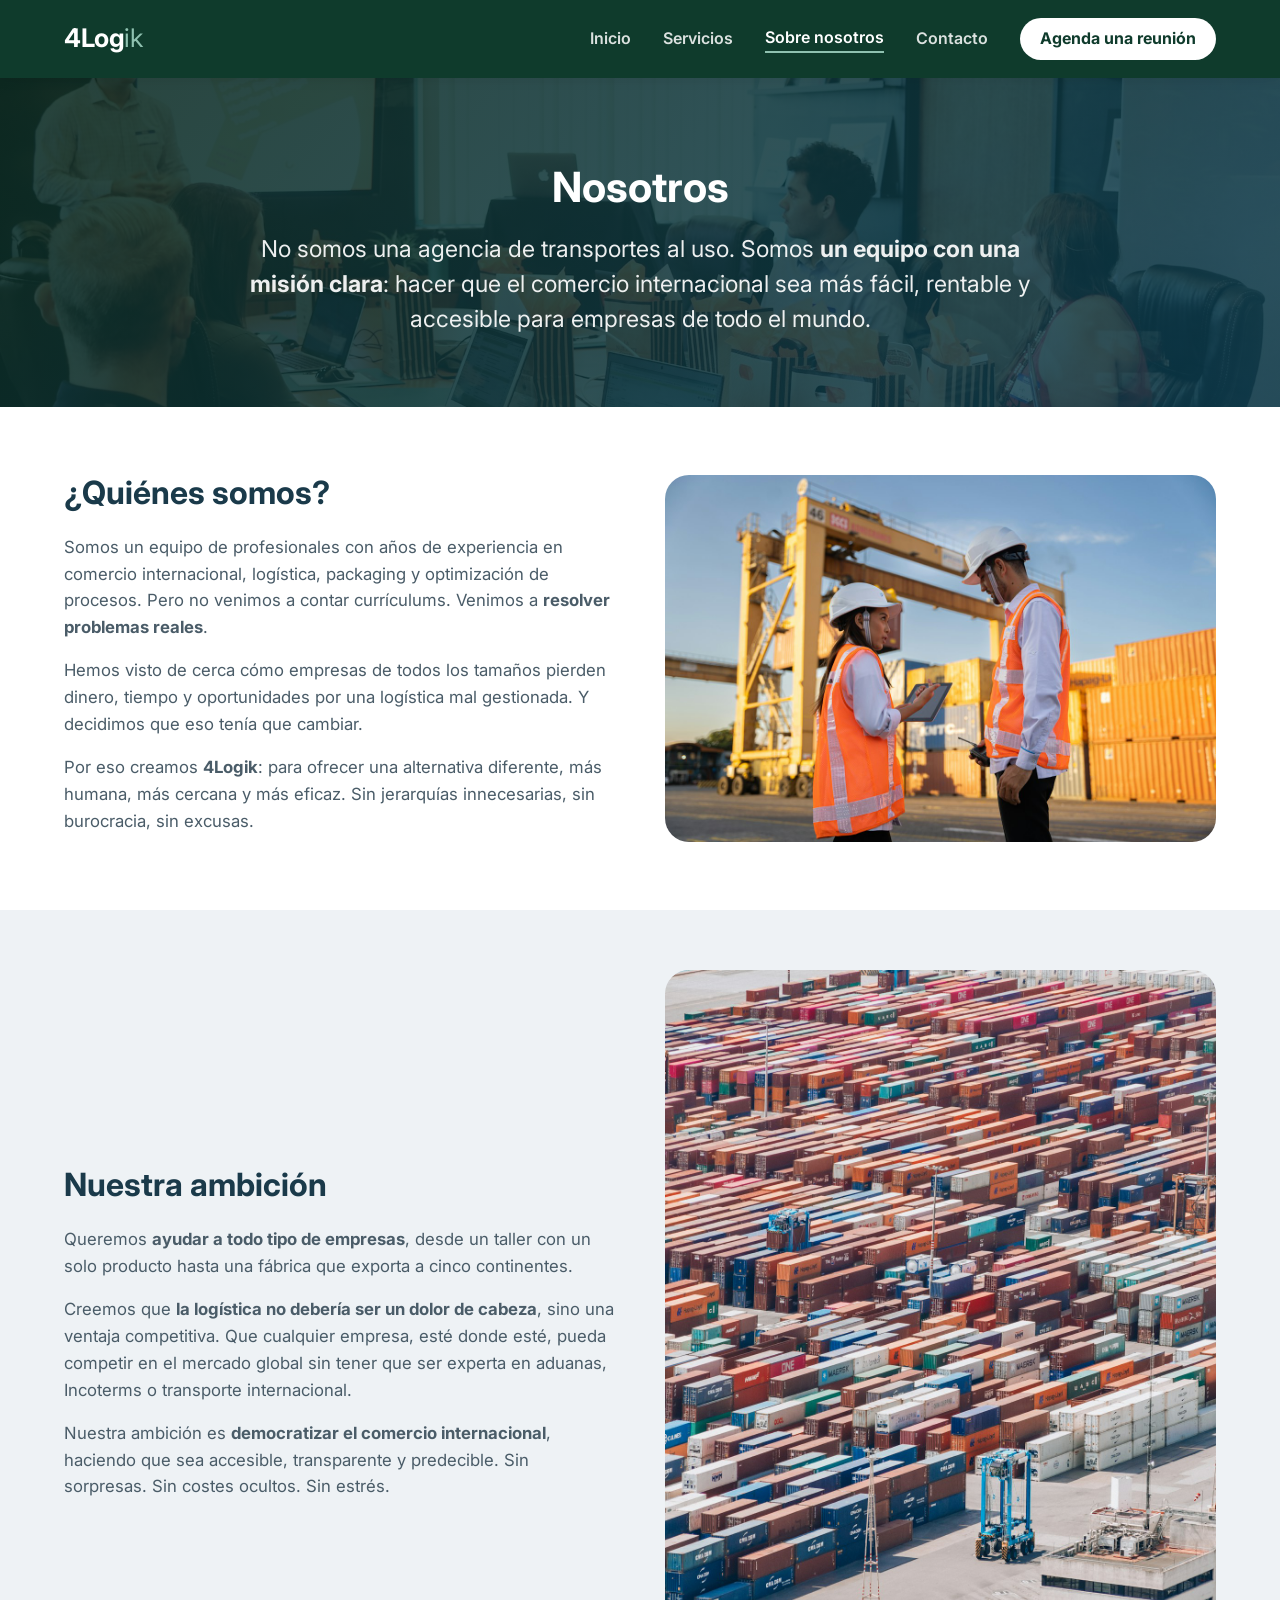
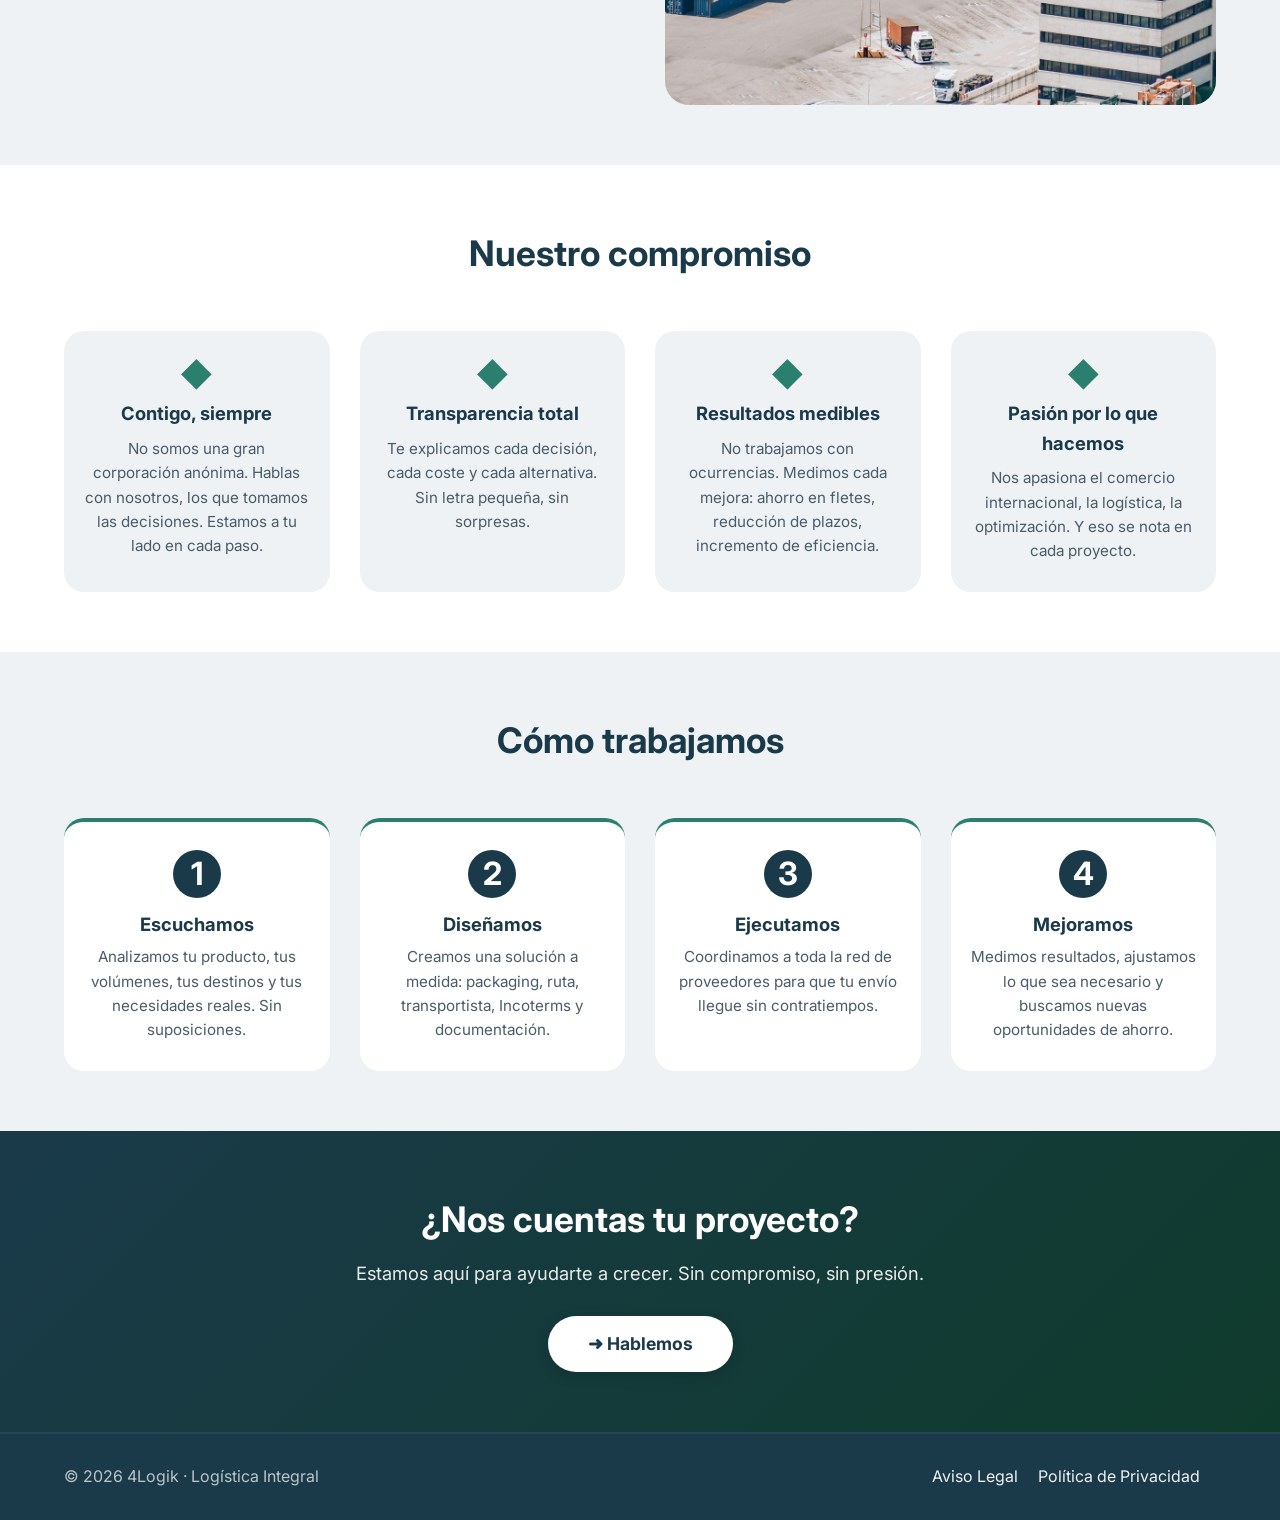
==== commit cad43816: "Merge origin/master: políticas legales y link de agenda Integra el trabajo de la rama remota (modal " ====
--- a/about.html
+++ b/about.html
@@ -139,8 +139,96 @@
         <div class="container">
             <span>© 2026 4Logik · Logística Integral</span>
             <span>
-                <a href="#">Política de privacidad</a> · 
-                <a href="#">Aviso legal</a>
+                <a href="#" onclick="abrirModalLegal('aviso'); return false;" class="cogton-legal-link">Aviso Legal</a>
+                <a href="#" onclick="abrirModalLegal('privacidad'); return false;" class="cogton-legal-link">Política de Privacidad</a>
+
+                <!-- Modal -->
+                <div id="cogton-modal-legal" class="cogton-modal-overlay" onclick="cerrarModalLegalOverlay(event)">
+                    <div class="cogton-modal-content">
+                        <button class="cogton-modal-close" onclick="cerrarModalLegal()">&times;</button>
+                    
+                    <div class="cogton-modal-tabs">
+                        <button id="tab-aviso" class="cogton-modal-tab active" onclick="cambiarTab('aviso')">Aviso Legal</button>
+                        <button id="tab-privacidad" class="cogton-modal-tab" onclick="cambiarTab('privacidad')">Política de Privacidad</button>
+                    </div>
+                
+                    <div id="contenido-aviso" class="cogton-modal-body">
+                        <h2>Aviso Legal</h2>
+                        <h3>1. Datos del titular</h3>
+                        <p>
+                            En cumplimiento de la Ley 34/2002, de Servicios de la Sociedad de la Información y de Comercio Electrónico (LSSI), se informa de los siguientes datos:
+                        </p>
+                        <ul>
+                            <li><strong>Titular:</strong> [NOMBRE DE LA EMPRESA]</li>
+                            <li><strong>NIF/CIF:</strong> [NIF/CIF]</li>
+                            <li><strong>Domicilio:</strong> [DIRECCIÓN COMPLETA]</li>
+                            <li><strong>Email de contacto:</strong> [EMAIL]</li>
+                            <li><strong>Teléfono:</strong> [TELÉFONO]</li>
+                            <li><strong>Inscripción registral:</strong> [DATOS REGISTRO MERCANTIL, si aplica]</li>
+                        </ul>
+                        <h3>2. Objeto</h3>
+                        <p>
+                            El presente sitio web (en adelante, "el Sitio") tiene como finalidad ofrecer información sobre los servicios logísticos de [NOMBRE DE LA EMPRESA], así como facilitar el contacto con potenciales clientes.
+                        </p>
+                        <h3>3. Condiciones de uso</h3>
+                        <p>
+                            El acceso y uso de este Sitio implica la aceptación de las condiciones aquí establecidas. El usuario se compromete a hacer un uso adecuado del Sitio, absteniéndose de utilizarlo con fines ilícitos o que puedan dañar a terceros.
+                        </p>
+                        <h3>4. Propiedad intelectual</h3>
+                        <p>
+                            Todos los contenidos del Sitio (textos, imágenes, logotipos, diseño, código fuente) son propiedad de [NOMBRE DE LA EMPRESA] o de terceros que han autorizado su uso, y están protegidos por la normativa de propiedad intelectual. Queda prohibida su reproducción, distribución o modificación sin autorización previa.
+                        </p>
+                        <h3>5. Exclusión de responsabilidad</h3>
+                        <p>
+                            [NOMBRE DE LA EMPRESA] no se responsabiliza de los daños derivados de fallos técnicos, interrupciones del servicio, o del uso indebido del Sitio por parte del usuario.
+                        </p>
+                        <h3>6. Legislación aplicable</h3>
+                        <p>
+                            Las presentes condiciones se rigen por la legislación española. Para cualquier controversia, las partes se someten a los juzgados y tribunales de [CIUDAD/PROVINCIA], salvo que la normativa de consumidores establezca otro fuero.
+                        </p>
+                    </div>
+                
+                    <div id="contenido-privacidad" class="cogton-modal-body" style="display:none;">
+                        <h2>Política de Privacidad</h2>
+                        <h3>1. Responsable del tratamiento</h3>
+                        <ul>
+                            <li><strong>Responsable:</strong> [NOMBRE DE LA EMPRESA]</li>
+                            <li><strong>NIF/CIF:</strong> [NIF/CIF]</li>
+                            <li><strong>Dirección:</strong> [DIRECCIÓN COMPLETA]</li>
+                            <li><strong>Email de contacto:</strong> [EMAIL]</li>
+                        </ul>
+                        <h3>2. Finalidad del tratamiento</h3>
+                        <p>
+                            Los datos personales que nos facilites a través de formularios de contacto, agendar llamadas, o cualquier otro medio del Sitio, serán tratados con las siguientes finalidades:
+                        </p>
+                        <ul>
+                            <li>Gestionar tu solicitud de información o llamada comercial.</li>
+                            <li>Enviarte comunicaciones relacionadas con nuestros servicios (si nos autorizas).</li>
+                            <li>Cumplir con obligaciones legales.</li>
+                        </ul>
+                        <h3>3. Legitimación</h3>
+                        <p>
+                            El tratamiento de tus datos se basa en tu consentimiento, otorgado al rellenar los formularios del Sitio o al solicitar información/servicios.
+                        </p>
+                        <h3>4. Conservación de los datos</h3>
+                        <p>
+                            Tus datos se conservarán mientras exista una relación comercial o interés mutuo, y posteriormente durante los plazos legalmente exigidos para atender posibles responsabilidades.
+                        </p>
+                        <h3>5. Destinatarios</h3>
+                        <p>
+                            No se cederán datos a terceros, salvo obligación legal o cuando sea necesario para prestar el servicio (por ejemplo, herramientas de agenda como Google Calendar, en cuyo caso dicho proveedor actúa como encargado del tratamiento).
+                        </p>
+                        <h3>6. Derechos del usuario</h3>
+                        <p>
+                            Puedes ejercer tus derechos de acceso, rectificación, supresión, oposición, limitación y portabilidad de tus datos, enviando un email a <strong>[EMAIL]</strong>, adjuntando copia de un documento que acredite tu identidad.
+                        </p>
+                        <h3>7. Cookies</h3>
+                        <p>
+                            Este Sitio [utiliza / no utiliza] cookies propias y/o de terceros para [finalidad, ej. análisis de tráfico]. Puedes consultar más información en nuestra Política de Cookies [enlace, si existe].
+                        </p>
+                    </div>
+                  </div>
+                </div>
             </span>
         </div>
     </footer>
--- a/css/style.css
+++ b/css/style.css
@@ -1355,6 +1355,37 @@
     padding: 6px 0;
     color: var(--texto-claro);
 }
+.agenda-llamada {
+    background: var(--acento-tinte);
+    border: 1px solid var(--borde-suave);
+    border-radius: 12px;
+    padding: 20px 24px;
+    margin: 20px 0;
+}
+.agenda-llamada h3 {
+    margin: 0 0 8px;
+    font-size: 16px;
+    color: var(--verde-oscuro);
+}
+.agenda-llamada p {
+    font-size: 14px;
+    color: var(--texto-claro);
+    margin-bottom: 14px;
+}
+.btn-agendar {
+    display: inline-block;
+    background: var(--acento);
+    color: var(--blanco);
+    padding: 10px 18px;
+    border-radius: 8px;
+    font-size: 14px;
+    font-weight: 600;
+    text-decoration: none;
+    transition: background 0.2s;
+}
+.btn-agendar:hover {
+    background: var(--verde-oscuro);
+}
 .ahorro-estimado {
     background: var(--gris-claro);
     padding: 28px 24px;
@@ -1676,3 +1707,104 @@
     50% { opacity: 1; transform: scale(1.3); }
 }
 
+
+.cogton-legal-link {
+    color: var(--gris-claro);
+    font-size: 16px;
+    text-decoration: none;
+    cursor: pointer;
+    margin-right: 16px;
+}
+
+.cogton-legal-link:hover {
+    color: var(--blanco);
+}
+
+.cogton-modal-overlay {
+    display: none;
+    position: fixed;
+    top: 0; left: 0; right: 0; bottom: 0;
+    background: rgba(13, 27, 42, 0.5);
+    z-index: 1000;
+    align-items: center;
+    justify-content: center;
+}
+
+.cogton-modal-overlay.active {
+    display: flex;
+}
+
+.cogton-modal-content {
+    background: #ffffff;
+    border-radius: 14px;
+    max-width: 700px;
+    width: 90%;
+    max-height: 80vh;
+    overflow-y: auto;
+    padding: 30px;
+    position: relative;
+}
+
+.cogton-modal-close {
+    position: absolute;
+    top: 16px;
+    right: 20px;
+    background: none;
+    border: none;
+    font-size: 24px;
+    color: #6b7280;
+    cursor: pointer;
+    line-height: 1;
+}
+
+.cogton-modal-close:hover {
+    color: #0D1B2A;
+}
+
+.cogton-modal-tabs {
+    display: flex;
+    gap: 10px;
+    margin-bottom: 20px;
+    border-bottom: 1px solid #e2e8f0;
+}
+
+.cogton-modal-tab {
+    background: none;
+    border: none;
+    padding: 10px 16px;
+    font-size: 14px;
+    font-weight: 600;
+    color: #6b7280;
+    cursor: pointer;
+    border-bottom: 2px solid transparent;
+}
+
+.cogton-modal-tab.active {
+    color: #1A6FD4;
+    border-bottom: 2px solid #1A6FD4;
+}
+
+.cogton-modal-body h2 {
+    font-size: 20px;
+    color: #0D1B2A;
+    margin-bottom: 16px;
+}
+
+.cogton-modal-body h3 {
+    font-size: 15px;
+    color: #0D1B2A;
+    margin-top: 20px;
+    margin-bottom: 8px;
+}
+
+.cogton-modal-body p,
+.cogton-modal-body li {
+    font-size: 13px;
+    color: #4b5563;
+    line-height: 1.6;
+}
+
+.cogton-modal-body ul {
+    padding-left: 20px;
+    margin-bottom: 10px;
+}
